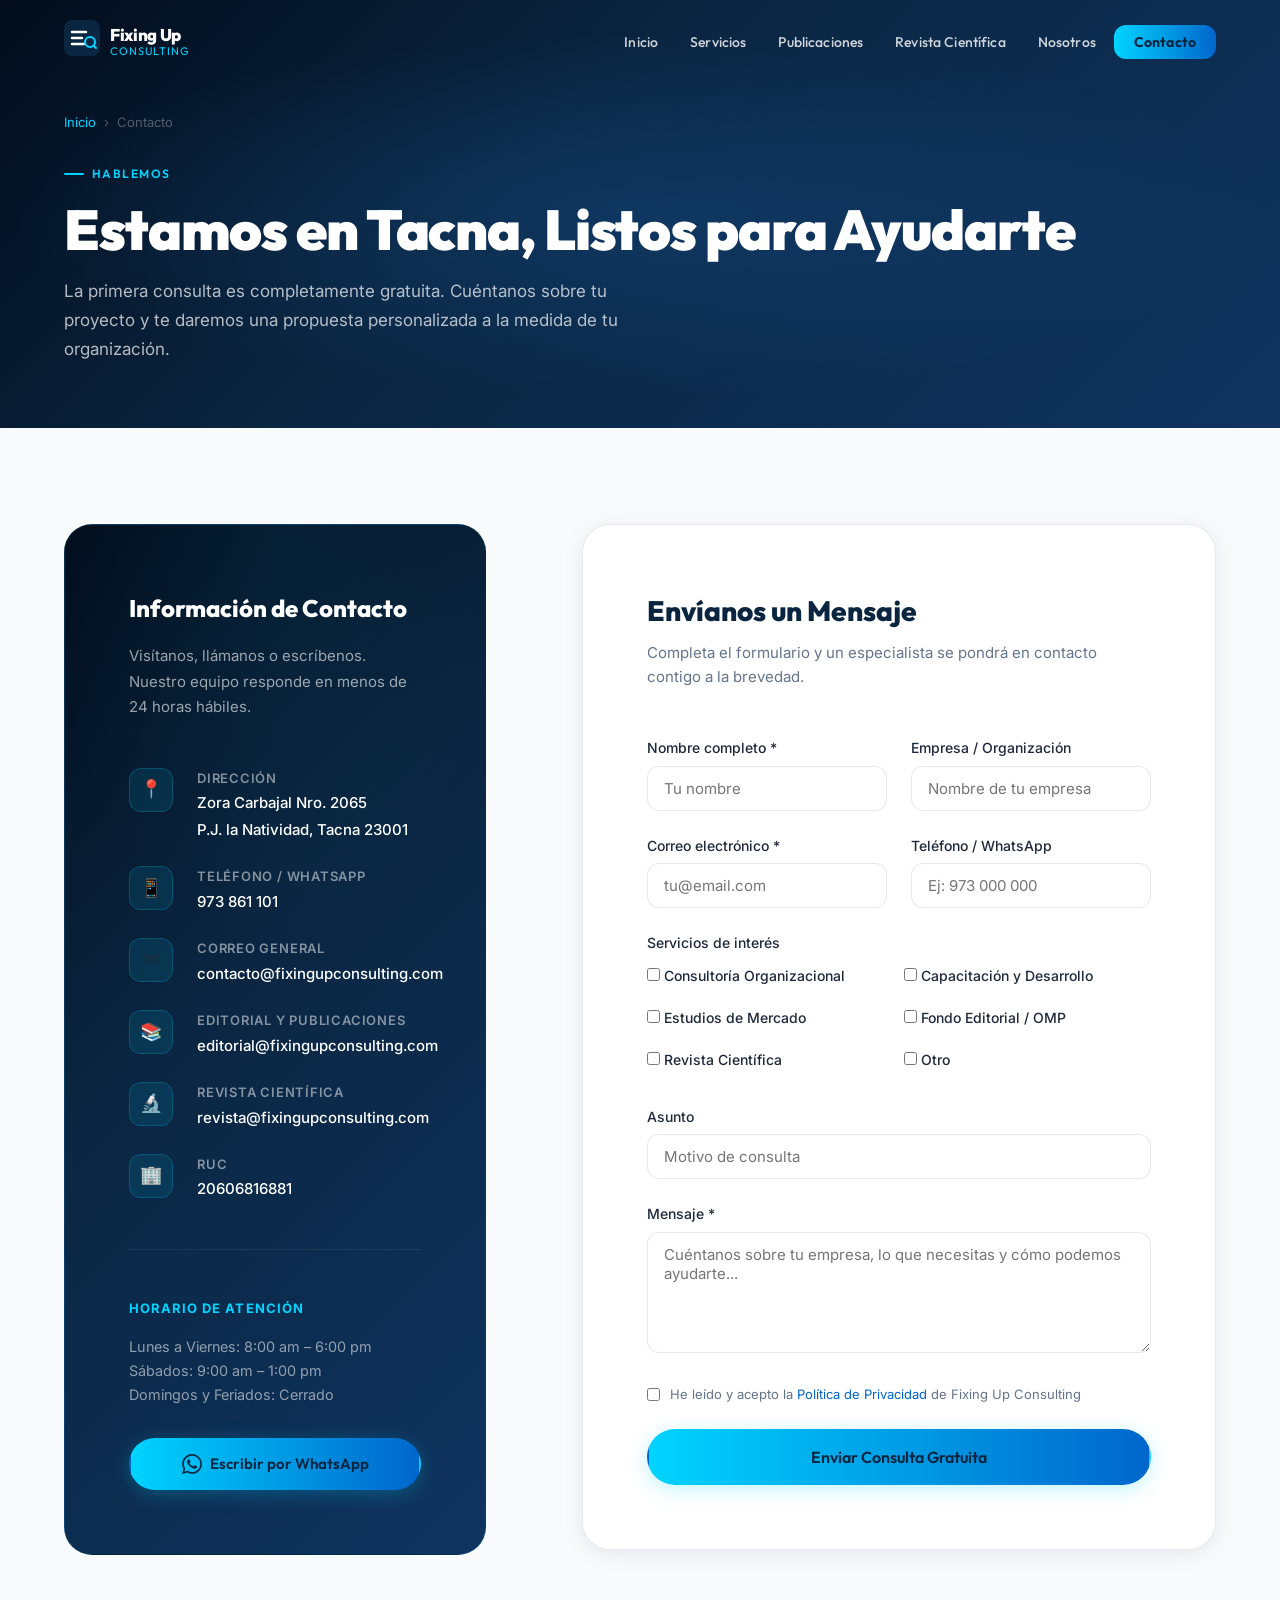
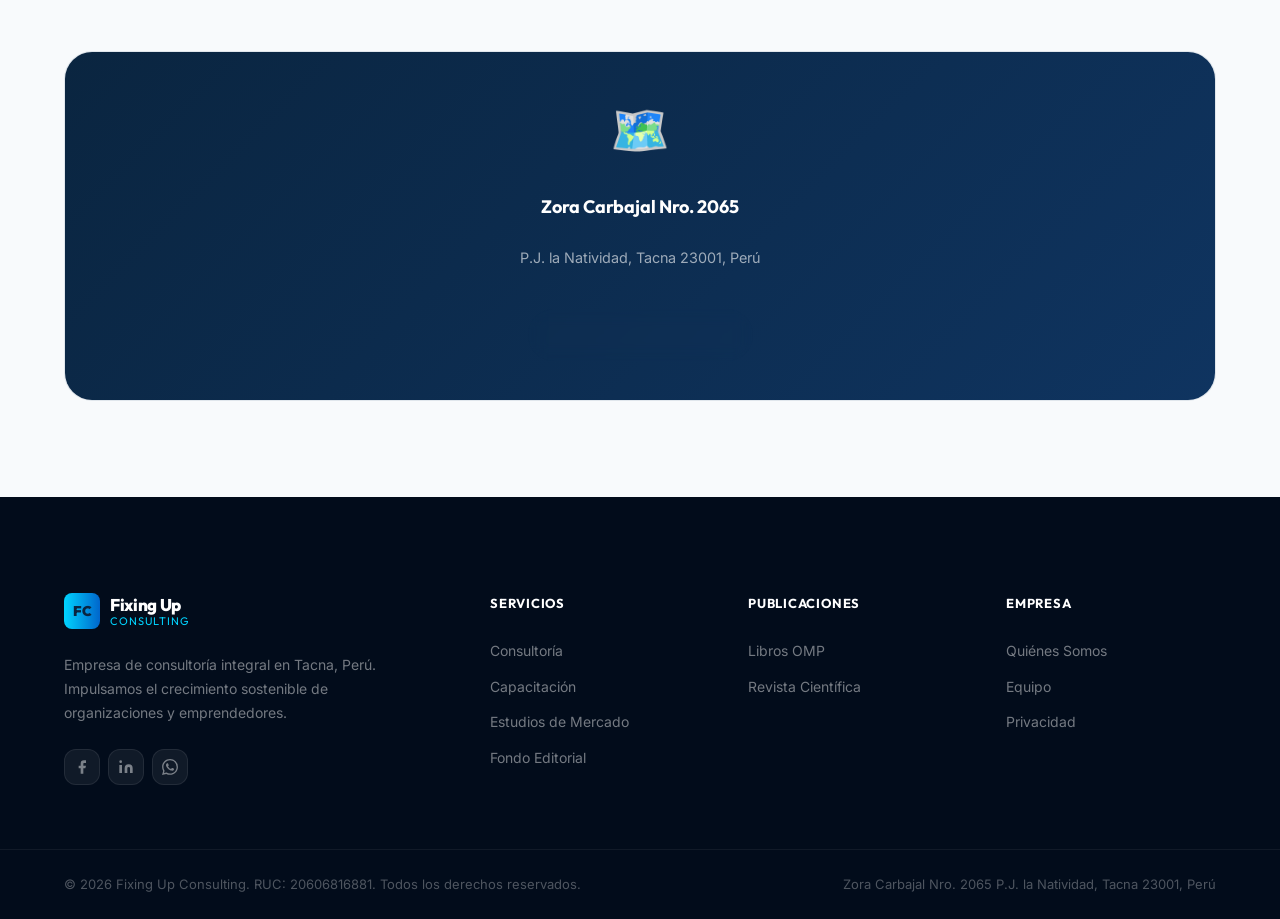
==== contacto.html @ 79822fbd "feat: sitio web corporativo completo - Fixing Up Consulting Tacna - Homepage con hero animado, partí" ====
<!DOCTYPE html>
<html lang="es">
<head>
  <meta charset="UTF-8" />
  <meta name="viewport" content="width=device-width, initial-scale=1.0" />
  <title>Contacto | Fixing Up Consulting — Consultoría Empresarial en Tacna, Perú</title>
  <meta name="description" content="Contacta a Fixing Up Consulting en Tacna, Perú. Teléfono: 973 861 101. Dirección: Zora Carbajal Nro. 2065 P.J. la Natividad. Primera consulta gratuita." />
  <meta name="keywords" content="contacto Fixing Up Consulting, consultoría Tacna teléfono, consultoría empresarial Perú dirección, consulta gratuita Tacna" />
  <link rel="canonical" href="https://fixingupconsulting.com/contacto.html" />
  <meta property="og:title" content="Contacto | Fixing Up Consulting Tacna" />
  <meta property="og:description" content="Contáctanos para tu consultoría. Primera consulta sin costo. Tacna, Perú." />
  <meta property="og:type" content="website" />
  <link rel="preconnect" href="https://fonts.googleapis.com" />
  <link rel="preconnect" href="https://fonts.gstatic.com" crossorigin />
  <link href="https://fonts.googleapis.com/css2?family=Inter:wght@300;400;500;600;700;800;900&family=Outfit:wght@300;400;500;600;700;800;900&display=swap" rel="stylesheet" />
  <link rel="stylesheet" href="css/styles.css" />
  <link rel="stylesheet" href="css/inner-pages.css" />
</head>
<body>

  <nav class="navbar scrolled" id="navbar" role="navigation" aria-label="Navegación principal">
    <div class="nav-container">
      <a href="index.html" class="nav-logo" aria-label="Fixing Up Consulting">
        <div class="logo-icon">
          <svg width="36" height="36" viewBox="0 0 36 36" fill="none"><rect width="36" height="36" rx="8" fill="url(#lg5)"/><path d="M8 12h14M8 18h10M8 24h12" stroke="white" stroke-width="2.5" stroke-linecap="round"/><circle cx="26" cy="22" r="5" fill="none" stroke="#00D4FF" stroke-width="2"/><path d="M29.5 25.5L32 28" stroke="#00D4FF" stroke-width="2" stroke-linecap="round"/><defs><linearGradient id="lg5" x1="0" y1="0" x2="36" y2="36"><stop stop-color="#0a2540"/><stop offset="1" stop-color="#1a5fa8"/></linearGradient></defs></svg>
        </div>
        <div class="logo-text"><span class="logo-name">Fixing Up</span><span class="logo-sub">Consulting</span></div>
      </a>
      <button class="nav-toggle" id="navToggle" aria-label="Menú" aria-expanded="false"><span></span><span></span><span></span></button>
      <ul class="nav-menu" id="navMenu">
        <li><a href="index.html" class="nav-link">Inicio</a></li>
        <li><a href="servicios.html" class="nav-link">Servicios</a></li>
        <li><a href="publicaciones.html" class="nav-link">Publicaciones</a></li>
        <li><a href="revista.html" class="nav-link">Revista Científica</a></li>
        <li><a href="nosotros.html" class="nav-link">Nosotros</a></li>
        <li><a href="contacto.html" class="nav-link nav-cta active" aria-current="page">Contacto</a></li>
      </ul>
    </div>
  </nav>

  <!-- HERO -->
  <header class="inner-hero" aria-labelledby="contactPageTitle">
    <div class="container">
      <nav class="inner-hero-breadcrumb" aria-label="Ruta">
        <a href="index.html">Inicio</a><span>›</span><span>Contacto</span>
      </nav>
      <span class="section-tag">Hablemos</span>
      <h1 id="contactPageTitle">Estamos en Tacna, Listos para Ayudarte</h1>
      <p>La primera consulta es completamente gratuita. Cuéntanos sobre tu proyecto y te daremos una propuesta personalizada a la medida de tu organización.</p>
    </div>
  </header>

  <!-- MAIN CONTACT -->
  <section class="section" id="formulario" aria-labelledby="contactFormTitle">
    <div class="container">
      <div class="contact-page-grid">

        <!-- INFO CARD -->
        <div class="contact-info-card" data-aos="fade-right">
          <h2>Información de Contacto</h2>
          <p>Visítanos, llámanos o escríbenos. Nuestro equipo responde en menos de 24 horas hábiles.</p>

          <div class="contact-info-list">
            <div class="contact-info-item" id="ciAddress">
              <div class="contact-info-item-icon" aria-hidden="true">📍</div>
              <div>
                <strong>Dirección</strong>
                <span>Zora Carbajal Nro. 2065</span>
                <span>P.J. la Natividad, Tacna 23001</span>
              </div>
            </div>
            <div class="contact-info-item" id="ciPhone">
              <div class="contact-info-item-icon" aria-hidden="true">📱</div>
              <div>
                <strong>Teléfono / WhatsApp</strong>
                <a href="tel:+51973861101">973 861 101</a>
              </div>
            </div>
            <div class="contact-info-item" id="ciEmail">
              <div class="contact-info-item-icon" aria-hidden="true">✉️</div>
              <div>
                <strong>Correo General</strong>
                <a href="mailto:contacto@fixingupconsulting.com">contacto@fixingupconsulting.com</a>
              </div>
            </div>
            <div class="contact-info-item" id="ciEmailEditorial">
              <div class="contact-info-item-icon" aria-hidden="true">📚</div>
              <div>
                <strong>Editorial y Publicaciones</strong>
                <a href="mailto:editorial@fixingupconsulting.com">editorial@fixingupconsulting.com</a>
              </div>
            </div>
            <div class="contact-info-item" id="ciEmailRevista">
              <div class="contact-info-item-icon" aria-hidden="true">🔬</div>
              <div>
                <strong>Revista Científica</strong>
                <a href="mailto:revista@fixingupconsulting.com">revista@fixingupconsulting.com</a>
              </div>
            </div>
            <div class="contact-info-item" id="ciRuc">
              <div class="contact-info-item-icon" aria-hidden="true">🏢</div>
              <div>
                <strong>RUC</strong>
                <span>20606816881</span>
              </div>
            </div>
          </div>

          <div class="contact-schedule">
            <h4>Horario de Atención</h4>
            <p>Lunes a Viernes: 8:00 am – 6:00 pm<br>Sábados: 9:00 am – 1:00 pm<br>Domingos y Feriados: Cerrado</p>
          </div>

          <!-- QUICK WHATSAPP CTA -->
          <a href="https://wa.me/51973861101?text=Hola%2C%20me%20interesa%20conocer%20más%20sobre%20sus%20servicios%20de%20consultoría." target="_blank" rel="noopener noreferrer" class="btn btn-primary" style="margin-top:2rem;width:100%;justify-content:center;" id="whatsappBtn">
            <svg width="20" height="20" viewBox="0 0 24 24" fill="currentColor" aria-hidden="true"><path d="M17.472 14.382c-.297-.149-1.758-.867-2.03-.967-.273-.099-.471-.148-.67.15-.197.297-.767.966-.94 1.164-.173.199-.347.223-.644.075-.297-.15-1.255-.463-2.39-1.475-.883-.788-1.48-1.761-1.653-2.059-.173-.297-.018-.458.13-.606.134-.133.298-.347.446-.52.149-.174.198-.298.298-.497.099-.198.05-.371-.025-.52-.075-.149-.669-1.612-.916-2.207-.242-.579-.487-.5-.669-.51-.173-.008-.371-.01-.57-.01-.198 0-.52.074-.792.372-.272.297-1.04 1.016-1.04 2.479 0 1.462 1.065 2.875 1.213 3.074.149.198 2.096 3.2 5.077 4.487.709.306 1.262.489 1.694.625.712.227 1.36.195 1.871.118.571-.085 1.758-.719 2.006-1.413.248-.694.248-1.289.173-1.413-.074-.124-.272-.198-.57-.347m-5.421 7.403h-.004a9.87 9.87 0 01-5.031-1.378l-.361-.214-3.741.982.998-3.648-.235-.374a9.86 9.86 0 01-1.51-5.26c.001-5.45 4.436-9.884 9.888-9.884 2.64 0 5.122 1.03 6.988 2.898a9.825 9.825 0 012.893 6.994c-.003 5.45-4.437 9.884-9.885 9.884m8.413-18.297A11.815 11.815 0 0012.05 0C5.495 0 .16 5.335.157 11.892c0 2.096.547 4.142 1.588 5.945L.057 24l6.305-1.654a11.882 11.882 0 005.683 1.448h.005c6.554 0 11.89-5.335 11.893-11.893a11.821 11.821 0 00-3.48-8.413z"/></svg>
            Escribir por WhatsApp
          </a>
        </div>

        <!-- CONTACT FORM -->
        <div class="contact-form-full" data-aos="fade-left">
          <h2 id="contactFormTitle">Envíanos un Mensaje</h2>
          <p>Completa el formulario y un especialista se pondrá en contacto contigo a la brevedad.</p>

          <form id="mainContactForm" novalidate>
            <div class="form-row">
              <div class="form-group">
                <label for="cfName">Nombre completo *</label>
                <input type="text" id="cfName" name="name" placeholder="Tu nombre" required autocomplete="name" />
              </div>
              <div class="form-group">
                <label for="cfOrg">Empresa / Organización</label>
                <input type="text" id="cfOrg" name="organization" placeholder="Nombre de tu empresa" autocomplete="organization" />
              </div>
            </div>
            <div class="form-row">
              <div class="form-group">
                <label for="cfEmail">Correo electrónico *</label>
                <input type="email" id="cfEmail" name="email" placeholder="tu@email.com" required autocomplete="email" />
              </div>
              <div class="form-group">
                <label for="cfPhone">Teléfono / WhatsApp</label>
                <input type="tel" id="cfPhone" name="phone" placeholder="Ej: 973 000 000" autocomplete="tel" />
              </div>
            </div>
            <div class="contact-form-services">
              <label>Servicios de interés</label>
              <div class="service-checkboxes">
                <label class="service-check"><input type="checkbox" name="services" value="consultoria" /> Consultoría Organizacional</label>
                <label class="service-check"><input type="checkbox" name="services" value="capacitacion" /> Capacitación y Desarrollo</label>
                <label class="service-check"><input type="checkbox" name="services" value="mercado" /> Estudios de Mercado</label>
                <label class="service-check"><input type="checkbox" name="services" value="editorial" /> Fondo Editorial / OMP</label>
                <label class="service-check"><input type="checkbox" name="services" value="revista" /> Revista Científica</label>
                <label class="service-check"><input type="checkbox" name="services" value="otro" /> Otro</label>
              </div>
            </div>
            <div class="form-group">
              <label for="cfSubject">Asunto</label>
              <input type="text" id="cfSubject" name="subject" placeholder="Motivo de consulta" />
            </div>
            <div class="form-group">
              <label for="cfMessage">Mensaje *</label>
              <textarea id="cfMessage" name="message" rows="5" placeholder="Cuéntanos sobre tu empresa, lo que necesitas y cómo podemos ayudarte..." required></textarea>
            </div>
            <div class="form-check" style="margin-bottom:1.5rem;">
              <input type="checkbox" id="cfPrivacy" name="privacy" required />
              <label for="cfPrivacy">He leído y acepto la <a href="privacidad.html" target="_blank">Política de Privacidad</a> de Fixing Up Consulting</label>
            </div>
            <button type="submit" class="btn btn-primary btn-full" id="mainContactSubmit" style="font-size:1rem;padding:1rem;">
              Enviar Consulta Gratuita
            </button>
          </form>
        </div>

      </div>

      <!-- MAP -->
      <div class="contact-map" data-aos="fade-up" aria-label="Mapa de ubicación de Fixing Up Consulting en Tacna">
        <div class="map-placeholder" role="img" aria-label="Mapa de la ubicación de Fixing Up Consulting">
          <div class="map-placeholder-icon" aria-hidden="true">🗺️</div>
          <h3>Zora Carbajal Nro. 2065</h3>
          <p>P.J. la Natividad, Tacna 23001, Perú</p>
          <a href="https://maps.google.com/?q=Tacna+Peru+Zora+Carbajal+2065" target="_blank" rel="noopener noreferrer" class="btn btn-outline" id="openMapsBtn" style="margin-top:1rem;border-color:rgba(255,255,255,0.3);color:white;">
            Abrir en Google Maps →
          </a>
        </div>
      </div>
    </div>
  </section>

  <!-- FOOTER -->
  <footer class="footer" role="contentinfo">
    <div class="footer-main"><div class="container"><div class="footer-grid">
      <div class="footer-brand">
        <a href="index.html" class="footer-logo"><div class="logo-icon-sm">FC</div><div class="logo-text"><span class="logo-name">Fixing Up</span><span class="logo-sub">Consulting</span></div></a>
        <p>Empresa de consultoría integral en Tacna, Perú. Impulsamos el crecimiento sostenible de organizaciones y emprendedores.</p>
        <div class="footer-social" aria-label="Redes sociales">
          <a href="#" class="social-link" aria-label="Facebook"><svg viewBox="0 0 24 24" fill="currentColor"><path d="M18 2h-3a5 5 0 00-5 5v3H7v4h3v8h4v-8h3l1-4h-4V7a1 1 0 011-1h3z"/></svg></a>
          <a href="#" class="social-link" aria-label="LinkedIn"><svg viewBox="0 0 24 24" fill="currentColor"><path d="M16 8a6 6 0 016 6v7h-4v-7a2 2 0 00-2-2 2 2 0 00-2 2v7h-4v-7a6 6 0 016-6zM2 9h4v12H2z"/><circle cx="4" cy="4" r="2"/></svg></a>
          <a href="https://wa.me/51973861101" class="social-link" aria-label="WhatsApp"><svg viewBox="0 0 24 24" fill="currentColor"><path d="M17.472 14.382c-.297-.149-1.758-.867-2.03-.967-.273-.099-.471-.148-.67.15-.197.297-.767.966-.94 1.164-.173.199-.347.223-.644.075-.297-.15-1.255-.463-2.39-1.475-.883-.788-1.48-1.761-1.653-2.059-.173-.297-.018-.458.13-.606.134-.133.298-.347.446-.52.149-.174.198-.298.298-.497.099-.198.05-.371-.025-.52-.075-.149-.669-1.612-.916-2.207-.242-.579-.487-.5-.669-.51-.173-.008-.371-.01-.57-.01-.198 0-.52.074-.792.372-.272.297-1.04 1.016-1.04 2.479 0 1.462 1.065 2.875 1.213 3.074.149.198 2.096 3.2 5.077 4.487.709.306 1.262.489 1.694.625.712.227 1.36.195 1.871.118.571-.085 1.758-.719 2.006-1.413.248-.694.248-1.289.173-1.413-.074-.124-.272-.198-.57-.347m-5.421 7.403h-.004a9.87 9.87 0 01-5.031-1.378l-.361-.214-3.741.982.998-3.648-.235-.374a9.86 9.86 0 01-1.51-5.26c.001-5.45 4.436-9.884 9.888-9.884 2.64 0 5.122 1.03 6.988 2.898a9.825 9.825 0 012.893 6.994c-.003 5.45-4.437 9.884-9.885 9.884m8.413-18.297A11.815 11.815 0 0012.05 0C5.495 0 .16 5.335.157 11.892c0 2.096.547 4.142 1.588 5.945L.057 24l6.305-1.654a11.882 11.882 0 005.683 1.448h.005c6.554 0 11.89-5.335 11.893-11.893a11.821 11.821 0 00-3.48-8.413z"/></svg></a>
        </div>
      </div>
      <div class="footer-nav-col"><h4>Servicios</h4><ul>
        <li><a href="servicios.html">Consultoría</a></li>
        <li><a href="servicios.html#capacitacion">Capacitación</a></li>
        <li><a href="servicios.html#mercado">Estudios de Mercado</a></li>
        <li><a href="servicios.html#editorial">Fondo Editorial</a></li>
      </ul></div>
      <div class="footer-nav-col"><h4>Publicaciones</h4><ul>
        <li><a href="publicaciones.html">Libros OMP</a></li>
        <li><a href="revista.html">Revista Científica</a></li>
      </ul></div>
      <div class="footer-nav-col"><h4>Empresa</h4><ul>
        <li><a href="nosotros.html">Quiénes Somos</a></li>
        <li><a href="nosotros.html#equipo">Equipo</a></li>
        <li><a href="privacidad.html">Privacidad</a></li>
      </ul></div>
    </div></div></div>
    <div class="footer-bottom"><div class="container">
      <p>© <span id="footerYear">2025</span> Fixing Up Consulting. RUC: 20606816881. Todos los derechos reservados.</p>
      <p>Zora Carbajal Nro. 2065 P.J. la Natividad, Tacna 23001, Perú</p>
    </div></div>
  </footer>

  <script src="js/main.js"></script>
  <script>
  document.addEventListener('DOMContentLoaded', () => {
    const form = document.getElementById('mainContactForm');
    if (form) {
      form.addEventListener('submit', e => {
        e.preventDefault();
        const btn = form.querySelector('[type=submit]');
        const required = form.querySelectorAll('[required]');
        let valid = true;
        required.forEach(f => {
          if (!f.value.trim() && f.type !== 'checkbox') { f.style.borderColor='#ef4444'; valid=false; f.addEventListener('input', () => f.style.borderColor='', {once:true}); }
          if (f.type === 'checkbox' && !f.checked) { valid=false; }
        });
        if (!valid) return;
        btn.textContent = 'Enviando...';
        btn.disabled = true;
        setTimeout(() => {
          btn.textContent = '✓ ¡Mensaje enviado! Te contactaremos pronto.';
          btn.style.background = 'linear-gradient(90deg,#10b981,#059669)';
          form.reset();
          setTimeout(() => { btn.textContent = 'Enviar Consulta Gratuita'; btn.disabled=false; btn.style.background=''; }, 5000);
        }, 1500);
      });
    }
  });
  </script>
</body>
</html>
---- css/styles.css ----
/* ================================================
   FIXING UP CONSULTING — Main Styles
   Author: Antigravity IDE
   Version: 2.0
   ================================================ */

/* ===== CSS CUSTOM PROPERTIES ===== */
:root {
  /* Brand Colors */
  --c-navy: #0a2540;
  --c-navy-light: #0f3460;
  --c-navy-mid: #1a5fa8;
  --c-blue: #0066cc;
  --c-cyan: #00d4ff;
  --c-cyan-glow: rgba(0, 212, 255, 0.15);
  --c-purple: #7c3aed;
  --c-amber: #f59e0b;
  --c-emerald: #10b981;

  /* Neutrals */
  --c-white: #ffffff;
  --c-white-soft: rgba(255,255,255,0.9);
  --c-text: #1e293b;
  --c-text-muted: #64748b;
  --c-text-light: #94a3b8;
  --c-bg: #f8fafc;
  --c-bg-card: #ffffff;
  --c-border: rgba(15, 52, 96, 0.1);

  /* Gradients */
  --g-brand: linear-gradient(135deg, var(--c-navy) 0%, var(--c-navy-mid) 100%);
  --g-hero: linear-gradient(135deg, #020c1b 0%, #0a2540 40%, #0f3460 100%);
  --g-accent: linear-gradient(90deg, var(--c-cyan) 0%, var(--c-blue) 100%);
  --g-card: linear-gradient(145deg, rgba(255,255,255,0.9) 0%, rgba(255,255,255,0.6) 100%);

  /* Shadows */
  --shadow-sm: 0 1px 3px rgba(0,0,0,0.06), 0 1px 2px rgba(0,0,0,0.04);
  --shadow-md: 0 4px 20px rgba(10, 37, 64, 0.08);
  --shadow-lg: 0 10px 40px rgba(10, 37, 64, 0.12);
  --shadow-xl: 0 20px 60px rgba(10, 37, 64, 0.16);
  --shadow-glow: 0 0 40px rgba(0, 212, 255, 0.12);

  /* Spacing */
  --space-xs: 0.5rem;
  --space-sm: 1rem;
  --space-md: 1.5rem;
  --space-lg: 2rem;
  --space-xl: 3rem;
  --space-2xl: 4rem;
  --space-3xl: 6rem;

  /* Border Radius */
  --radius-sm: 6px;
  --radius-md: 12px;
  --radius-lg: 20px;
  --radius-xl: 28px;
  --radius-pill: 100px;

  /* Transitions */
  --t-fast: 150ms ease;
  --t-normal: 250ms ease;
  --t-slow: 400ms cubic-bezier(0.4, 0, 0.2, 1);

  /* Typography */
  --font-body: 'Inter', system-ui, sans-serif;
  --font-display: 'Outfit', 'Inter', system-ui, sans-serif;
}

/* ===== RESET & BASE ===== */
*,
*::before,
*::after {
  margin: 0;
  padding: 0;
  box-sizing: border-box;
}

html {
  scroll-behavior: smooth;
  font-size: 16px;
  -webkit-text-size-adjust: 100%;
}

body {
  font-family: var(--font-body);
  color: var(--c-text);
  background: var(--c-bg);
  line-height: 1.6;
  overflow-x: hidden;
  -webkit-font-smoothing: antialiased;
}

img, video {
  display: block;
  max-width: 100%;
  height: auto;
}

a {
  color: inherit;
  text-decoration: none;
  transition: color var(--t-normal);
}

ul { list-style: none; }

button {
  cursor: pointer;
  border: none;
  background: transparent;
  font-family: inherit;
}

/* ===== SCROLLBAR ===== */
::-webkit-scrollbar { width: 6px; }
::-webkit-scrollbar-track { background: var(--c-navy); }
::-webkit-scrollbar-thumb { background: var(--c-cyan); border-radius: 3px; }

/* ===== UTILITIES ===== */
.container {
  width: 100%;
  max-width: 1200px;
  margin: 0 auto;
  padding: 0 var(--space-md);
}

.section {
  padding: var(--space-3xl) 0;
  position: relative;
}

.highlight-gradient {
  background: var(--g-accent);
  -webkit-background-clip: text;
  -webkit-text-fill-color: transparent;
  background-clip: text;
}

.section-tag {
  display: inline-flex;
  align-items: center;
  gap: 8px;
  font-family: var(--font-display);
  font-size: 0.75rem;
  font-weight: 600;
  letter-spacing: 0.12em;
  text-transform: uppercase;
  color: var(--c-cyan);
  margin-bottom: var(--space-sm);
}

.section-tag::before {
  content: '';
  display: inline-block;
  width: 20px;
  height: 2px;
  background: var(--c-cyan);
  border-radius: 1px;
}

.section-tag.light { color: var(--c-cyan); }

.section-title {
  font-family: var(--font-display);
  font-size: clamp(2rem, 4vw, 2.75rem);
  font-weight: 800;
  line-height: 1.15;
  color: var(--c-navy);
  margin-bottom: var(--space-md);
}

.section-title.light { color: var(--c-white); }

.section-desc {
  font-size: 1.0625rem;
  color: var(--c-text-muted);
  max-width: 640px;
  line-height: 1.7;
}

.section-desc.light {
  color: rgba(255,255,255,0.75);
}

.section-header {
  text-align: center;
  margin-bottom: var(--space-2xl);
}

.section-header .section-desc {
  margin: 0 auto;
}

.section-header .section-tag {
  justify-content: center;
}

/* ===== BUTTONS ===== */
.btn {
  display: inline-flex;
  align-items: center;
  gap: 8px;
  padding: 0.75rem 1.75rem;
  border-radius: var(--radius-pill);
  font-family: var(--font-display);
  font-weight: 600;
  font-size: 0.9375rem;
  transition: all var(--t-slow);
  cursor: pointer;
  border: 2px solid transparent;
  white-space: nowrap;
}

.btn-primary {
  background: var(--g-accent);
  color: var(--c-navy);
  box-shadow: 0 4px 20px rgba(0, 212, 255, 0.25);
}

.btn-primary:hover {
  transform: translateY(-2px);
  box-shadow: 0 8px 30px rgba(0, 212, 255, 0.4);
}

.btn-outline {
  border-color: rgba(255,255,255,0.3);
  color: var(--c-white);
  backdrop-filter: blur(8px);
}

.btn-outline:hover {
  border-color: var(--c-cyan);
  background: var(--c-cyan-glow);
  color: var(--c-cyan);
}

.btn-outline-light {
  border-color: rgba(255,255,255,0.4);
  color: var(--c-white);
  padding: 0.625rem 1.5rem;
  font-size: 0.875rem;
}

.btn-outline-light:hover {
  background: rgba(255,255,255,0.1);
  border-color: var(--c-white);
}

.btn-ghost {
  border-color: rgba(255,255,255,0.2);
  color: var(--c-white-soft);
  background: rgba(255,255,255,0.05);
}

.btn-ghost:hover {
  background: rgba(255,255,255,0.12);
  border-color: rgba(255,255,255,0.4);
}

.btn-full { width: 100%; justify-content: center; }

/* ===== NAVBAR ===== */
.navbar {
  position: fixed;
  top: 0;
  left: 0;
  right: 0;
  z-index: 1000;
  padding: 1.25rem 0;
  transition: all var(--t-slow);
}

.navbar.scrolled {
  background: rgba(10, 37, 64, 0.95);
  backdrop-filter: blur(20px);
  -webkit-backdrop-filter: blur(20px);
  padding: 0.875rem 0;
  box-shadow: 0 4px 30px rgba(0,0,0,0.3);
  border-bottom: 1px solid rgba(0, 212, 255, 0.1);
}

.nav-container {
  max-width: 1200px;
  margin: 0 auto;
  padding: 0 var(--space-md);
  display: flex;
  align-items: center;
  gap: var(--space-lg);
}

.nav-logo {
  display: flex;
  align-items: center;
  gap: 10px;
  flex-shrink: 0;
}

.logo-icon {
  flex-shrink: 0;
}

.logo-text {
  display: flex;
  flex-direction: column;
  line-height: 1.1;
}

.logo-name {
  font-family: var(--font-display);
  font-weight: 800;
  font-size: 1.0625rem;
  color: var(--c-white);
  letter-spacing: -0.02em;
}

.logo-sub {
  font-family: var(--font-display);
  font-weight: 400;
  font-size: 0.6875rem;
  color: var(--c-cyan);
  letter-spacing: 0.08em;
  text-transform: uppercase;
}

.nav-menu {
  display: flex;
  align-items: center;
  gap: 0.25rem;
  margin-left: auto;
}

.nav-link {
  font-family: var(--font-display);
  font-weight: 500;
  font-size: 0.875rem;
  color: rgba(255,255,255,0.8);
  padding: 0.5rem 0.875rem;
  border-radius: var(--radius-md);
  transition: all var(--t-normal);
  letter-spacing: 0.01em;
}

.nav-link:hover,
.nav-link.active {
  color: var(--c-white);
  background: rgba(0, 212, 255, 0.08);
}

.nav-link.active {
  color: var(--c-cyan);
}

.nav-link.nav-cta {
  background: var(--g-accent);
  color: var(--c-navy);
  font-weight: 700;
  padding: 0.5rem 1.25rem;
}

.nav-link.nav-cta:hover {
  transform: translateY(-1px);
  box-shadow: 0 4px 16px rgba(0, 212, 255, 0.3);
}

.nav-toggle {
  display: none;
  flex-direction: column;
  gap: 5px;
  padding: 8px;
  margin-left: auto;
}

.nav-toggle span {
  display: block;
  width: 22px;
  height: 2px;
  background: var(--c-white);
  border-radius: 1px;
  transition: all var(--t-normal);
}

/* ===== HERO ===== */
.hero {
  min-height: 100vh;
  display: flex;
  align-items: center;
  position: relative;
  background: var(--g-hero);
  overflow: hidden;
}

.hero-bg {
  position: absolute;
  inset: 0;
  pointer-events: none;
}

.hero-gradient {
  position: absolute;
  inset: 0;
  background: radial-gradient(ellipse 80% 60% at 60% 40%, rgba(26, 95, 168, 0.3) 0%, transparent 70%),
              radial-gradient(ellipse 50% 40% at 20% 80%, rgba(0, 212, 255, 0.08) 0%, transparent 60%);
}

.hero-particles {
  position: absolute;
  inset: 0;
}

.hero-content {
  position: relative;
  z-index: 2;
  padding: 8rem 1.5rem 4rem;
  max-width: 760px;
}

.hero-badge {
  display: inline-flex;
  align-items: center;
  gap: 8px;
  background: rgba(0, 212, 255, 0.1);
  border: 1px solid rgba(0, 212, 255, 0.2);
  color: var(--c-cyan);
  font-size: 0.8125rem;
  font-weight: 600;
  padding: 6px 14px;
  border-radius: var(--radius-pill);
  margin-bottom: var(--space-md);
  letter-spacing: 0.03em;
  animation: fadeDown 0.6s ease both;
}

.badge-dot {
  width: 6px;
  height: 6px;
  border-radius: 50%;
  background: var(--c-cyan);
  animation: pulse 2s infinite;
  flex-shrink: 0;
}

@keyframes pulse {
  0%, 100% { opacity: 1; transform: scale(1); }
  50% { opacity: 0.5; transform: scale(1.4); }
}

@keyframes fadeDown {
  from { opacity: 0; transform: translateY(-16px); }
  to { opacity: 1; transform: translateY(0); }
}

@keyframes fadeUp {
  from { opacity: 0; transform: translateY(24px); }
  to { opacity: 1; transform: translateY(0); }
}

.hero-title {
  font-family: var(--font-display);
  font-size: clamp(2.5rem, 6vw, 4rem);
  font-weight: 900;
  line-height: 1.08;
  color: var(--c-white);
  margin-bottom: var(--space-md);
  letter-spacing: -0.02em;
  animation: fadeUp 0.6s 0.1s ease both;
}

.hero-subtitle {
  font-size: clamp(1rem, 2vw, 1.125rem);
  color: rgba(255,255,255,0.72);
  max-width: 580px;
  line-height: 1.7;
  margin-bottom: var(--space-xl);
  animation: fadeUp 0.6s 0.2s ease both;
}

.hero-actions {
  display: flex;
  flex-wrap: wrap;
  gap: var(--space-sm);
  margin-bottom: var(--space-2xl);
  animation: fadeUp 0.6s 0.3s ease both;
}

.hero-stats {
  display: flex;
  flex-wrap: wrap;
  gap: var(--space-lg);
  align-items: center;
  animation: fadeUp 0.6s 0.4s ease both;
}

.hero-stat {
  display: flex;
  flex-direction: column;
}

.stat-number {
  font-family: var(--font-display);
  font-size: 2.25rem;
  font-weight: 900;
  color: var(--c-white);
  line-height: 1;
  letter-spacing: -0.03em;
}

.stat-plus {
  font-size: 1.25rem;
  font-weight: 700;
  color: var(--c-cyan);
}

.stat-label {
  font-size: 0.8125rem;
  color: rgba(255,255,255,0.55);
  margin-top: 4px;
  letter-spacing: 0.02em;
}

.hero-stat-divider {
  width: 1px;
  height: 40px;
  background: rgba(255,255,255,0.15);
}

.hero-scroll {
  position: absolute;
  bottom: 2.5rem;
  left: 50%;
  transform: translateX(-50%);
  z-index: 2;
}

.scroll-indicator {
  width: 26px;
  height: 42px;
  border: 2px solid rgba(255,255,255,0.2);
  border-radius: 13px;
  position: relative;
}

.scroll-indicator::after {
  content: '';
  position: absolute;
  top: 6px;
  left: 50%;
  transform: translateX(-50%);
  width: 4px;
  height: 10px;
  background: var(--c-cyan);
  border-radius: 2px;
  animation: scrollBob 2s infinite;
}

@keyframes scrollBob {
  0%, 100% { transform: translateX(-50%) translateY(0); opacity: 1; }
  50% { transform: translateX(-50%) translateY(10px); opacity: 0.4; }
}

/* ===== SERVICES OVERVIEW ===== */
.services-overview {
  background: var(--c-bg);
}

.services-grid {
  display: grid;
  grid-template-columns: repeat(auto-fit, minmax(260px, 1fr));
  gap: var(--space-md);
}

.service-card {
  background: var(--c-bg-card);
  border-radius: var(--radius-lg);
  padding: var(--space-xl);
  border: 1px solid var(--c-border);
  transition: all var(--t-slow);
  position: relative;
  overflow: hidden;
}

.service-card::before {
  content: '';
  position: absolute;
  top: 0;
  left: 0;
  right: 0;
  height: 3px;
  background: var(--g-accent);
  transform: scaleX(0);
  transform-origin: left;
  transition: transform var(--t-slow);
}

.service-card:hover {
  transform: translateY(-6px);
  box-shadow: var(--shadow-xl);
  border-color: rgba(0, 212, 255, 0.15);
}

.service-card:hover::before {
  transform: scaleX(1);
}

.service-card.featured {
  background: linear-gradient(145deg, #0a2540, #0f3460);
  border-color: rgba(0, 212, 255, 0.2);
  color: var(--c-white);
}

.service-card.featured:hover {
  box-shadow: 0 20px 60px rgba(10, 37, 64, 0.3), 0 0 40px rgba(0, 212, 255, 0.1);
}

.service-badge-featured {
  position: absolute;
  top: 1rem;
  right: 1rem;
  background: var(--c-amber);
  color: var(--c-navy);
  font-size: 0.6875rem;
  font-weight: 700;
  padding: 3px 10px;
  border-radius: var(--radius-pill);
  text-transform: uppercase;
  letter-spacing: 0.06em;
}

.service-icon {
  width: 52px;
  height: 52px;
  margin-bottom: var(--space-md);
}

.service-icon svg {
  width: 100%;
  height: 100%;
}

.service-title {
  font-family: var(--font-display);
  font-size: 1.125rem;
  font-weight: 700;
  color: inherit;
  margin-bottom: var(--space-xs);
  line-height: 1.3;
}

.service-card:not(.featured) .service-title { color: var(--c-navy); }

.service-desc {
  font-size: 0.9375rem;
  line-height: 1.65;
  color: var(--c-text-muted);
  margin-bottom: var(--space-md);
}

.service-card.featured .service-desc { color: rgba(255,255,255,0.7); }

.service-link {
  font-size: 0.875rem;
  font-weight: 600;
  color: var(--c-cyan);
  display: inline-flex;
  align-items: center;
  gap: 4px;
  transition: gap var(--t-normal);
}

.service-link:hover { gap: 8px; }

/* ===== VISION MISSION ===== */
.vision-mission {
  background: var(--c-white);
}

.vm-bg-shape {
  position: absolute;
  right: 0;
  top: 0;
  bottom: 0;
  width: 45%;
  background: linear-gradient(135deg, #f0f7ff 0%, #e8f4fd 100%);
  clip-path: polygon(10% 0, 100% 0, 100% 100%, 0 100%);
}

.vm-grid {
  display: grid;
  grid-template-columns: 1fr 1fr;
  gap: var(--space-3xl);
  align-items: center;
  position: relative;
  z-index: 2;
}

.vm-image-wrapper {
  position: relative;
  border-radius: var(--radius-xl);
  overflow: hidden;
  box-shadow: var(--shadow-xl);
}

.vm-image-wrapper img {
  width: 100%;
  height: 480px;
  object-fit: cover;
}

.vm-image-badge {
  position: absolute;
  bottom: 1.5rem;
  left: 1.5rem;
  right: 1.5rem;
  background: rgba(10, 37, 64, 0.85);
  backdrop-filter: blur(12px);
  border: 1px solid rgba(0, 212, 255, 0.2);
  border-radius: var(--radius-md);
  padding: 1rem 1.25rem;
  display: flex;
  align-items: center;
  gap: 1rem;
  color: var(--c-white);
}

.vm-image-badge > div {
  display: flex;
  flex-direction: column;
}

.vm-image-badge strong {
  font-family: var(--font-display);
  font-size: 1rem;
  font-weight: 700;
}

.vm-image-badge span {
  font-size: 0.8125rem;
  color: rgba(255,255,255,0.65);
}

.vm-intro {
  font-size: 1.0625rem;
  color: var(--c-text-muted);
  line-height: 1.7;
  margin-bottom: var(--space-xl);
}

.vm-cards {
  display: flex;
  flex-direction: column;
  gap: var(--space-md);
}

.vm-card {
  display: flex;
  gap: var(--space-md);
  background: var(--c-bg);
  padding: var(--space-md);
  border-radius: var(--radius-md);
  border: 1px solid var(--c-border);
  transition: all var(--t-normal);
}

.vm-card:hover {
  border-color: rgba(0, 212, 255, 0.2);
  box-shadow: var(--shadow-md);
}

.vm-card-icon {
  width: 40px;
  height: 40px;
  flex-shrink: 0;
  color: var(--c-cyan);
  background: var(--c-cyan-glow);
  border-radius: var(--radius-sm);
  padding: 8px;
}

.vm-card h3 {
  font-family: var(--font-display);
  font-size: 0.9375rem;
  font-weight: 700;
  color: var(--c-navy);
  margin-bottom: 6px;
}

.vm-card p {
  font-size: 0.875rem;
  color: var(--c-text-muted);
  line-height: 1.65;
}

/* ===== VALUES ===== */
.values-section {
  background: var(--c-bg);
}

.values-grid {
  display: grid;
  grid-template-columns: repeat(auto-fit, minmax(220px, 1fr));
  gap: var(--space-md);
}

.value-item {
  padding: var(--space-xl) var(--space-lg);
  background: var(--c-white);
  border-radius: var(--radius-lg);
  border: 1px solid var(--c-border);
  transition: all var(--t-slow);
  position: relative;
  overflow: hidden;
}

.value-item::after {
  content: '';
  position: absolute;
  bottom: 0;
  left: 0;
  right: 0;
  height: 3px;
  background: var(--g-accent);
  transform: scaleX(0);
  transform-origin: left;
  transition: transform var(--t-slow);
}

.value-item:hover {
  transform: translateY(-4px);
  box-shadow: var(--shadow-lg);
}

.value-item:hover::after { transform: scaleX(1); }

.value-number {
  font-family: var(--font-display);
  font-size: 3rem;
  font-weight: 900;
  color: var(--c-cyan);
  opacity: 0.25;
  line-height: 1;
  margin-bottom: var(--space-sm);
}

.value-item h3 {
  font-family: var(--font-display);
  font-size: 1.125rem;
  font-weight: 700;
  color: var(--c-navy);
  margin-bottom: var(--space-xs);
}

.value-item p {
  font-size: 0.9rem;
  color: var(--c-text-muted);
  line-height: 1.65;
}

/* ===== PUBLICATIONS PREVIEW ===== */
.publications-preview {
  background: var(--g-hero);
  position: relative;
  overflow: hidden;
}

.pub-bg-overlay {
  position: absolute;
  inset: 0;
  background: radial-gradient(ellipse 70% 50% at 80% 50%, rgba(124, 58, 237, 0.15) 0%, transparent 70%),
              radial-gradient(ellipse 50% 60% at 10% 30%, rgba(0, 212, 255, 0.08) 0%, transparent 60%);
}

.pub-header {
  display: flex;
  align-items: flex-start;
  justify-content: space-between;
  gap: var(--space-xl);
  margin-bottom: var(--space-2xl);
  position: relative;
  z-index: 2;
}

.books-grid {
  display: grid;
  grid-template-columns: repeat(auto-fit, minmax(240px, 1fr));
  gap: var(--space-xl);
  position: relative;
  z-index: 2;
}

.book-card {
  display: flex;
  flex-direction: column;
  gap: var(--space-sm);
  cursor: pointer;
  transition: transform var(--t-slow);
}

.book-card:hover { transform: translateY(-8px); }

.book-cover {
  position: relative;
  height: 340px;
  border-radius: var(--radius-md);
  overflow: visible;
  display: flex;
  filter: drop-shadow(0 16px 40px rgba(0,0,0,0.4));
  transition: filter var(--t-slow);
}

.book-card:hover .book-cover {
  filter: drop-shadow(0 24px 60px rgba(0,0,0,0.5));
}

.book-spine {
  width: 24px;
  flex-shrink: 0;
  background: color-mix(in srgb, var(--book-color) 70%, black 30%);
  border-radius: var(--radius-sm) 0 0 var(--radius-sm);
}

.book-front {
  flex: 1;
  background: var(--book-color);
  border-radius: 0 var(--radius-md) var(--radius-md) 0;
  padding: var(--space-lg) var(--space-md);
  display: flex;
  flex-direction: column;
  position: relative;
  overflow: hidden;
}

.book-front::before {
  content: '';
  position: absolute;
  top: 0;
  left: 0;
  right: 0;
  bottom: 0;
  background: linear-gradient(135deg, rgba(255,255,255,0.08) 0%, transparent 60%);
}

.book-category {
  font-size: 0.6875rem;
  font-weight: 700;
  letter-spacing: 0.1em;
  text-transform: uppercase;
  color: rgba(255,255,255,0.6);
  margin-bottom: auto;
}

.book-icon {
  font-size: 2.5rem;
  margin: auto 0;
}

.book-front h4 {
  font-family: var(--font-display);
  font-size: 1rem;
  font-weight: 700;
  color: var(--c-white);
  line-height: 1.35;
  margin-bottom: var(--space-sm);
  position: relative;
}

.book-author {
  font-size: 0.75rem;
  color: rgba(255,255,255,0.55);
  position: relative;
}

.book-info {
  display: flex;
  gap: 8px;
  flex-wrap: wrap;
}

.book-tag {
  font-size: 0.75rem;
  font-weight: 600;
  color: rgba(255,255,255,0.6);
  background: rgba(255,255,255,0.08);
  border: 1px solid rgba(255,255,255,0.12);
  padding: 4px 10px;
  border-radius: var(--radius-pill);
}

/* ===== CTA SECTION ===== */
.cta-section {
  background: var(--c-bg);
}

.cta-card {
  background: var(--g-hero);
  border-radius: var(--radius-xl);
  padding: var(--space-3xl);
  display: flex;
  align-items: center;
  justify-content: space-between;
  gap: var(--space-xl);
  border: 1px solid rgba(0, 212, 255, 0.1);
  box-shadow: var(--shadow-xl), inset 0 0 100px rgba(0, 212, 255, 0.03);
  overflow: hidden;
  position: relative;
}

.cta-content {
  position: relative;
  z-index: 2;
  max-width: 550px;
}

.cta-content h2 {
  font-family: var(--font-display);
  font-size: clamp(1.75rem, 3vw, 2.5rem);
  font-weight: 800;
  color: var(--c-white);
  margin-bottom: var(--space-sm);
  letter-spacing: -0.02em;
  line-height: 1.2;
}

.cta-content p {
  font-size: 1.0625rem;
  color: rgba(255,255,255,0.7);
  line-height: 1.65;
  margin-bottom: var(--space-xl);
}

.cta-actions {
  display: flex;
  flex-wrap: wrap;
  gap: var(--space-sm);
}

.cta-visual {
  position: relative;
  width: 180px;
  height: 180px;
  flex-shrink: 0;
}

.cta-ring {
  position: absolute;
  border-radius: 50%;
  border: 1px solid rgba(0, 212, 255, 0.15);
  top: 50%;
  left: 50%;
  transform: translate(-50%, -50%);
  animation: ringPulse 3s infinite ease-in-out;
}

.cta-ring-1 { width: 80px; height: 80px; animation-delay: 0s; }
.cta-ring-2 { width: 120px; height: 120px; animation-delay: 0.5s; }
.cta-ring-3 { width: 160px; height: 160px; animation-delay: 1s; }

@keyframes ringPulse {
  0%, 100% { opacity: 0.3; transform: translate(-50%, -50%) scale(1); }
  50% { opacity: 0.8; transform: translate(-50%, -50%) scale(1.05); }
}

.cta-icon {
  position: absolute;
  top: 50%;
  left: 50%;
  transform: translate(-50%, -50%);
  width: 60px;
  height: 60px;
  background: rgba(0, 212, 255, 0.1);
  border-radius: 50%;
  display: flex;
  align-items: center;
  justify-content: center;
  border: 2px solid rgba(0, 212, 255, 0.3);
}

/* ===== CONTACT MINI ===== */
.contact-mini {
  background: var(--c-white);
}

.contact-mini-grid {
  display: grid;
  grid-template-columns: 1fr 1fr;
  gap: var(--space-3xl);
  align-items: start;
}

.contact-mini-info h2 {
  font-family: var(--font-display);
  font-size: clamp(1.75rem, 3vw, 2.25rem);
  font-weight: 800;
  color: var(--c-navy);
  margin-bottom: var(--space-sm);
  line-height: 1.2;
}

.contact-mini-info > p {
  font-size: 1.0625rem;
  color: var(--c-text-muted);
  line-height: 1.7;
  margin-bottom: var(--space-xl);
}

.contact-items {
  display: flex;
  flex-direction: column;
  gap: var(--space-md);
}

.contact-item {
  display: flex;
  align-items: flex-start;
  gap: var(--space-md);
}

.contact-item-icon {
  font-size: 1.25rem;
  flex-shrink: 0;
  width: 42px;
  height: 42px;
  background: var(--c-bg);
  border-radius: var(--radius-md);
  display: flex;
  align-items: center;
  justify-content: center;
  border: 1px solid var(--c-border);
}

.contact-item > div {
  display: flex;
  flex-direction: column;
  gap: 2px;
}

.contact-item strong {
  font-size: 0.8125rem;
  font-weight: 600;
  color: var(--c-text-muted);
  letter-spacing: 0.04em;
  text-transform: uppercase;
}

.contact-item span,
.contact-item a {
  font-size: 0.9375rem;
  color: var(--c-navy);
  font-weight: 500;
}

.contact-item a:hover { color: var(--c-blue); }

/* ===== QUICK FORM ===== */
.quick-form {
  background: var(--c-bg);
  border-radius: var(--radius-xl);
  padding: var(--space-xl);
  border: 1px solid var(--c-border);
}

.quick-form h3 {
  font-family: var(--font-display);
  font-size: 1.375rem;
  font-weight: 700;
  color: var(--c-navy);
  margin-bottom: var(--space-lg);
}

.form-group {
  margin-bottom: var(--space-md);
}

.form-group label {
  display: block;
  font-size: 0.875rem;
  font-weight: 500;
  color: var(--c-text);
  margin-bottom: 6px;
}

.form-group input,
.form-group textarea {
  width: 100%;
  padding: 0.75rem 1rem;
  border: 1.5px solid var(--c-border);
  border-radius: var(--radius-md);
  font-family: var(--font-body);
  font-size: 0.9375rem;
  color: var(--c-text);
  background: var(--c-white);
  transition: all var(--t-normal);
  outline: none;
}

.form-group input:focus,
.form-group textarea:focus {
  border-color: var(--c-cyan);
  box-shadow: 0 0 0 3px rgba(0, 212, 255, 0.1);
}

.form-group textarea {
  resize: vertical;
  min-height: 100px;
}

.form-check {
  display: flex;
  align-items: center;
  gap: 10px;
  margin-bottom: var(--space-md);
}

.form-check label {
  font-size: 0.8125rem;
  color: var(--c-text-muted);
}

.form-check a { color: var(--c-blue); }
.form-check a:hover { text-decoration: underline; }

/* ===== FOOTER ===== */
.footer {
  background: #020c1b;
}

.footer-main {
  padding: var(--space-3xl) 0 var(--space-2xl);
  border-bottom: 1px solid rgba(255,255,255,0.06);
}

.footer-grid {
  display: grid;
  grid-template-columns: 1.8fr 1fr 1fr 1fr;
  gap: var(--space-xl);
}

.footer-brand {
  max-width: 320px;
}

.footer-logo {
  display: flex;
  align-items: center;
  gap: 10px;
  margin-bottom: var(--space-md);
}

.logo-icon-sm {
  width: 36px;
  height: 36px;
  background: var(--g-accent);
  border-radius: 8px;
  display: flex;
  align-items: center;
  justify-content: center;
  font-family: var(--font-display);
  font-weight: 900;
  font-size: 0.875rem;
  color: var(--c-navy);
}

.footer-brand p {
  font-size: 0.875rem;
  color: rgba(255,255,255,0.45);
  line-height: 1.7;
  margin-bottom: var(--space-md);
}

.footer-social {
  display: flex;
  gap: 8px;
}

.social-link {
  width: 36px;
  height: 36px;
  background: rgba(255,255,255,0.06);
  border: 1px solid rgba(255,255,255,0.08);
  border-radius: var(--radius-md);
  display: flex;
  align-items: center;
  justify-content: center;
  color: rgba(255,255,255,0.45);
  transition: all var(--t-normal);
}

.social-link svg {
  width: 16px;
  height: 16px;
}

.social-link:hover {
  background: rgba(0, 212, 255, 0.12);
  border-color: rgba(0, 212, 255, 0.25);
  color: var(--c-cyan);
}

.footer-nav-col h4 {
  font-family: var(--font-display);
  font-size: 0.8125rem;
  font-weight: 700;
  color: var(--c-white);
  letter-spacing: 0.06em;
  text-transform: uppercase;
  margin-bottom: var(--space-md);
}

.footer-nav-col ul {
  display: flex;
  flex-direction: column;
  gap: 10px;
}

.footer-nav-col a {
  font-size: 0.875rem;
  color: rgba(255,255,255,0.45);
  transition: color var(--t-normal);
}

.footer-nav-col a:hover {
  color: var(--c-cyan);
}

.footer-bottom {
  padding: var(--space-md) 0;
  display: flex;
}

.footer-bottom .container {
  display: flex;
  align-items: center;
  justify-content: space-between;
  flex-wrap: wrap;
  gap: var(--space-xs);
}

.footer-bottom p {
  font-size: 0.8125rem;
  color: rgba(255,255,255,0.3);
}

/* ===== DATA-AOS ANIMATIONS ===== */
[data-aos] {
  opacity: 0;
  transition: opacity 0.6s ease, transform 0.6s ease;
}

[data-aos="fade-up"] { transform: translateY(24px); }
[data-aos="fade-down"] { transform: translateY(-24px); }
[data-aos="fade-right"] { transform: translateX(-24px); }
[data-aos="fade-left"] { transform: translateX(24px); }
[data-aos="zoom-in"] { transform: scale(0.94); }

[data-aos].aos-animate {
  opacity: 1;
  transform: none;
}

/* ===== PAGE HEADER (for inner pages) ===== */
.page-header {
  background: var(--g-hero);
  padding: 8rem 0 4rem;
  text-align: center;
  position: relative;
  overflow: hidden;
}

.page-header::before {
  content: '';
  position: absolute;
  inset: 0;
  background: radial-gradient(ellipse 60% 60% at 50% 50%, rgba(26, 95, 168, 0.3) 0%, transparent 70%);
}

.page-header .container { position: relative; z-index: 2; }

.page-header h1 {
  font-family: var(--font-display);
  font-size: clamp(2.5rem, 5vw, 3.5rem);
  font-weight: 900;
  color: var(--c-white);
  margin-bottom: var(--space-sm);
  letter-spacing: -0.02em;
}

.page-header p {
  font-size: 1.125rem;
  color: rgba(255,255,255,0.7);
  max-width: 600px;
  margin: 0 auto;
  line-height: 1.7;
}

.breadcrumb {
  display: flex;
  align-items: center;
  justify-content: center;
  gap: 8px;
  margin-bottom: var(--space-md);
  font-size: 0.8125rem;
  color: rgba(255,255,255,0.5);
}

.breadcrumb a { color: var(--c-cyan); }
.breadcrumb-sep { opacity: 0.4; }

/* ===== RESPONSIVE ===== */
@media (max-width: 1024px) {
  .vm-grid { grid-template-columns: 1fr; }
  .vm-bg-shape { display: none; }
  .footer-grid { grid-template-columns: 1fr 1fr; }
}

@media (max-width: 768px) {
  .nav-menu {
    display: none;
    flex-direction: column;
    position: fixed;
    top: 0;
    left: 0;
    right: 0;
    bottom: 0;
    background: rgba(10, 37, 64, 0.98);
    backdrop-filter: blur(20px);
    padding: 6rem 2rem 2rem;
    gap: var(--space-xs);
    z-index: 999;
    align-items: center;
    justify-content: center;
  }

  .nav-menu.open { display: flex; }
  .nav-link { font-size: 1.25rem; padding: 0.75rem 1.5rem; }
  .nav-toggle { display: flex; z-index: 1000; }

  .nav-toggle.open span:nth-child(1) { transform: translateY(7px) rotate(45deg); }
  .nav-toggle.open span:nth-child(2) { opacity: 0; }
  .nav-toggle.open span:nth-child(3) { transform: translateY(-7px) rotate(-45deg); }

  .hero-content { padding: 7rem 1.5rem 4rem; }
  .hero-stats { gap: var(--space-md); }
  .hero-stat-divider { display: none; }
  .section { padding: var(--space-2xl) 0; }

  .contact-mini-grid { grid-template-columns: 1fr; }
  .pub-header { flex-direction: column; }
  .cta-card { flex-direction: column; text-align: center; }
  .cta-actions { justify-content: center; }
  .cta-visual { display: none; }

  .footer-grid { grid-template-columns: 1fr; }
  .footer-bottom .container { flex-direction: column; text-align: center; }
}

@media (max-width: 480px) {
  .hero-actions { flex-direction: column; }
  .btn { width: 100%; justify-content: center; }
  .services-grid { grid-template-columns: 1fr; }
  .values-grid { grid-template-columns: 1fr; }
  .books-grid { grid-template-columns: 1fr; }
}
---- css/inner-pages.css ----
/* ================================================
   SHARED INNER PAGES STYLES
   ================================================ */

/* Page Hero */
.inner-hero {
  background: var(--g-hero);
  padding: 7rem 0 4rem;
  position: relative;
  overflow: hidden;
}

.inner-hero::before {
  content: '';
  position: absolute;
  inset: 0;
  background: radial-gradient(ellipse 70% 60% at 50% 50%, rgba(26, 95, 168, 0.28) 0%, transparent 70%);
}

.inner-hero .container { position: relative; z-index: 2; }

.inner-hero-breadcrumb {
  display: flex;
  align-items: center;
  gap: 8px;
  font-size: 0.8125rem;
  color: rgba(255,255,255,0.5);
  margin-bottom: var(--space-md);
}

.inner-hero-breadcrumb a { color: var(--c-cyan); transition: color var(--t-normal); }
.inner-hero-breadcrumb a:hover { color: var(--c-white); }
.inner-hero-breadcrumb span { color: rgba(255,255,255,0.3); }

.inner-hero h1 {
  font-family: var(--font-display);
  font-size: clamp(2.25rem, 5vw, 3.5rem);
  font-weight: 900;
  color: var(--c-white);
  letter-spacing: -0.02em;
  line-height: 1.1;
  margin-bottom: var(--space-sm);
}

.inner-hero p {
  font-size: 1.0625rem;
  color: rgba(255,255,255,0.7);
  max-width: 600px;
  line-height: 1.7;
}

/* ===== SERVICES PAGE ===== */
.service-detail-grid {
  display: grid;
  grid-template-columns: 1fr 1fr;
  gap: var(--space-3xl);
  align-items: center;
  padding: var(--space-3xl) 0;
}

.service-detail-grid.reverse { direction: rtl; }
.service-detail-grid.reverse > * { direction: ltr; }

.service-detail-content h2 {
  font-family: var(--font-display);
  font-size: clamp(1.75rem, 3vw, 2.5rem);
  font-weight: 800;
  color: var(--c-navy);
  margin-bottom: var(--space-md);
  line-height: 1.2;
}

.service-detail-content p {
  font-size: 1rem;
  color: var(--c-text-muted);
  line-height: 1.8;
  margin-bottom: var(--space-md);
}

.service-features {
  display: flex;
  flex-direction: column;
  gap: 12px;
  margin-top: var(--space-md);
}

.service-feature {
  display: flex;
  align-items: center;
  gap: 12px;
  font-size: 0.9375rem;
  color: var(--c-text);
}

.service-feature-dot {
  width: 8px;
  height: 8px;
  border-radius: 50%;
  background: var(--c-cyan);
  flex-shrink: 0;
}

.service-illustration {
  background: var(--c-bg);
  border-radius: var(--radius-xl);
  padding: var(--space-xl);
  display: flex;
  align-items: center;
  justify-content: center;
  min-height: 320px;
  border: 1px solid var(--c-border);
  position: relative;
  overflow: hidden;
}

.service-illustration .illustration-icon {
  font-size: 6rem;
  position: relative;
  z-index: 2;
}

.service-illustration::before {
  content: '';
  position: absolute;
  width: 200px;
  height: 200px;
  background: radial-gradient(circle, rgba(0, 212, 255, 0.08) 0%, transparent 70%);
  border-radius: 50%;
  top: 50%;
  left: 50%;
  transform: translate(-50%, -50%);
}

.service-divider {
  border: none;
  height: 1px;
  background: linear-gradient(90deg, transparent, var(--c-border), transparent);
  margin: 0;
}

/* ===== STATS BAND ===== */
.stats-band {
  background: var(--g-hero);
  padding: var(--space-2xl) 0;
  border-top: 1px solid rgba(0, 212, 255, 0.08);
  border-bottom: 1px solid rgba(0, 212, 255, 0.08);
}

.stats-band-inner {
  display: flex;
  justify-content: space-around;
  align-items: center;
  flex-wrap: wrap;
  gap: var(--space-xl);
}

.stat-block {
  text-align: center;
}

.stat-block .stat-num {
  font-family: var(--font-display);
  font-size: 3rem;
  font-weight: 900;
  color: var(--c-white);
  letter-spacing: -0.03em;
  line-height: 1;
}

.stat-block .stat-plus {
  font-size: 1.5rem;
  color: var(--c-cyan);
  font-weight: 700;
}

.stat-block .stat-lbl {
  font-size: 0.875rem;
  color: rgba(255,255,255,0.55);
  margin-top: 6px;
}

/* ===== NOSOTROS PAGE ===== */
.about-intro-grid {
  display: grid;
  grid-template-columns: 1fr 1fr;
  gap: var(--space-3xl);
  align-items: center;
}

.about-image {
  border-radius: var(--radius-xl);
  overflow: hidden;
  box-shadow: var(--shadow-xl);
  position: relative;
}

.about-image img {
  width: 100%;
  height: 480px;
  object-fit: cover;
}

.about-image-overlay {
  position: absolute;
  bottom: 0;
  left: 0;
  right: 0;
  background: linear-gradient(transparent, rgba(10, 37, 64, 0.9));
  padding: var(--space-xl);
}

.about-image-overlay h3 {
  font-family: var(--font-display);
  font-size: 1.125rem;
  font-weight: 700;
  color: var(--c-white);
  margin-bottom: 4px;
}

.about-image-overlay p {
  font-size: 0.875rem;
  color: rgba(255,255,255,0.65);
}

.about-intro-text h2 {
  font-family: var(--font-display);
  font-size: clamp(1.75rem, 3vw, 2.5rem);
  font-weight: 800;
  color: var(--c-navy);
  line-height: 1.15;
  margin-bottom: var(--space-md);
}

.about-intro-text p {
  font-size: 1rem;
  color: var(--c-text-muted);
  line-height: 1.8;
  margin-bottom: var(--space-md);
}

/* Timeline */
.timeline-section { background: var(--c-bg); }

.timeline {
  position: relative;
  padding-left: 2.5rem;
  max-width: 700px;
  margin: 0 auto;
}

.timeline::before {
  content: '';
  position: absolute;
  left: 0;
  top: 0;
  bottom: 0;
  width: 2px;
  background: linear-gradient(to bottom, var(--c-cyan), var(--c-blue), transparent);
}

.timeline-item {
  position: relative;
  margin-bottom: var(--space-xl);
}

.timeline-item::before {
  content: '';
  position: absolute;
  left: -2.8rem;
  top: 6px;
  width: 12px;
  height: 12px;
  border-radius: 50%;
  background: var(--c-cyan);
  border: 3px solid var(--c-bg);
  box-shadow: 0 0 0 2px var(--c-cyan);
}

.timeline-year {
  font-family: var(--font-display);
  font-size: 0.8125rem;
  font-weight: 700;
  color: var(--c-cyan);
  letter-spacing: 0.08em;
  text-transform: uppercase;
  margin-bottom: 4px;
}

.timeline-title {
  font-family: var(--font-display);
  font-size: 1.125rem;
  font-weight: 700;
  color: var(--c-navy);
  margin-bottom: 6px;
}

.timeline-desc {
  font-size: 0.9375rem;
  color: var(--c-text-muted);
  line-height: 1.65;
}

/* Team */
.team-section { background: var(--c-white); }

.team-grid {
  display: grid;
  grid-template-columns: repeat(auto-fill, minmax(220px, 1fr));
  gap: var(--space-xl);
}

.team-card {
  text-align: center;
  padding: var(--space-xl) var(--space-md);
  background: var(--c-bg);
  border-radius: var(--radius-xl);
  border: 1px solid var(--c-border);
  transition: all var(--t-slow);
}

.team-card:hover {
  transform: translateY(-6px);
  box-shadow: var(--shadow-lg);
  border-color: rgba(0, 212, 255, 0.15);
}

.team-avatar {
  width: 90px;
  height: 90px;
  border-radius: 50%;
  background: var(--g-brand);
  display: flex;
  align-items: center;
  justify-content: center;
  font-family: var(--font-display);
  font-weight: 800;
  font-size: 1.75rem;
  color: var(--c-white);
  margin: 0 auto var(--space-md);
  border: 3px solid rgba(0, 212, 255, 0.2);
}

.team-name {
  font-family: var(--font-display);
  font-size: 1rem;
  font-weight: 700;
  color: var(--c-navy);
  margin-bottom: 4px;
}

.team-role {
  font-size: 0.8125rem;
  color: var(--c-text-muted);
  margin-bottom: var(--space-sm);
}

.team-tag {
  display: inline-block;
  font-size: 0.6875rem;
  font-weight: 600;
  color: var(--c-cyan);
  background: var(--c-cyan-glow);
  border: 1px solid rgba(0, 212, 255, 0.2);
  padding: 3px 10px;
  border-radius: var(--radius-pill);
}

/* ===== REVISTA PAGE ===== */
.journal-hero-visual {
  position: absolute;
  right: 0;
  top: 0;
  bottom: 0;
  width: 42%;
  display: flex;
  align-items: center;
  justify-content: center;
  padding: var(--space-xl);
  overflow: hidden;
}

.journal-cover-mockup {
  width: 220px;
  height: 300px;
  border-radius: var(--radius-md);
  overflow: hidden;
  box-shadow: 0 24px 80px rgba(0,0,0,0.5);
  transform: perspective(800px) rotateY(-12deg);
  transition: transform var(--t-slow);
}

.journal-cover-mockup:hover {
  transform: perspective(800px) rotateY(-6deg);
}

.journal-cover-mockup img {
  width: 100%;
  height: 100%;
  object-fit: cover;
}

.journal-info-grid {
  display: grid;
  grid-template-columns: 1fr 1fr;
  gap: var(--space-xl);
}

.journal-info-card {
  background: var(--c-white);
  border-radius: var(--radius-lg);
  padding: var(--space-xl);
  border: 1px solid var(--c-border);
  transition: all var(--t-slow);
}

.journal-info-card:hover {
  transform: translateY(-4px);
  box-shadow: var(--shadow-lg);
  border-color: rgba(0, 212, 255, 0.15);
}

.journal-info-icon {
  width: 48px;
  height: 48px;
  font-size: 1.5rem;
  background: var(--c-bg);
  border-radius: var(--radius-md);
  display: flex;
  align-items: center;
  justify-content: center;
  margin-bottom: var(--space-md);
  border: 1px solid var(--c-border);
}

.journal-info-card h3 {
  font-family: var(--font-display);
  font-size: 1.0625rem;
  font-weight: 700;
  color: var(--c-navy);
  margin-bottom: var(--space-xs);
}

.journal-info-card p {
  font-size: 0.9rem;
  color: var(--c-text-muted);
  line-height: 1.65;
}

/* Articles grid */
.articles-grid {
  display: grid;
  grid-template-columns: repeat(auto-fill, minmax(320px, 1fr));
  gap: var(--space-xl);
}

.article-card {
  background: var(--c-white);
  border-radius: var(--radius-lg);
  overflow: hidden;
  border: 1px solid var(--c-border);
  transition: all var(--t-slow);
}

.article-card:hover {
  transform: translateY(-6px);
  box-shadow: var(--shadow-xl);
  border-color: rgba(0, 212, 255, 0.15);
}

.article-header {
  padding: var(--space-xl) var(--space-xl) var(--space-md);
  background: linear-gradient(135deg, var(--c-navy) 0%, var(--c-navy-mid) 100%);
  position: relative;
  overflow: hidden;
}

.article-header::before {
  content: '';
  position: absolute;
  inset: 0;
  background: linear-gradient(135deg, rgba(255,255,255,0.06) 0%, transparent 60%);
}

.article-volume {
  font-size: 0.6875rem;
  font-weight: 700;
  letter-spacing: 0.12em;
  color: var(--c-cyan);
  text-transform: uppercase;
  margin-bottom: 8px;
}

.article-header h3 {
  font-family: var(--font-display);
  font-size: 1rem;
  font-weight: 700;
  color: var(--c-white);
  line-height: 1.4;
  position: relative;
  z-index: 1;
}

.article-body { padding: var(--space-md) var(--space-xl) var(--space-xl); }

.article-abstract {
  font-size: 0.875rem;
  color: var(--c-text-muted);
  line-height: 1.65;
  margin-bottom: var(--space-md);
}

.article-meta {
  display: flex;
  flex-wrap: wrap;
  gap: 8px;
  margin-bottom: var(--space-sm);
}

.article-tag {
  font-size: 0.6875rem;
  font-weight: 600;
  padding: 3px 10px;
  border-radius: var(--radius-pill);
  border: 1px solid var(--c-border);
  color: var(--c-text-muted);
}

.article-open {
  border-color: rgba(16, 185, 129, 0.3);
  color: var(--c-emerald);
  background: rgba(16, 185, 129, 0.05);
}

.article-link {
  font-size: 0.875rem;
  font-weight: 600;
  color: var(--c-blue);
  display: inline-flex;
  align-items: center;
  gap: 4px;
  transition: gap var(--t-normal);
}

.article-card:hover .article-link { gap: 8px; }

/* ===== CONTACTO PAGE ===== */
.contact-page-grid {
  display: grid;
  grid-template-columns: 1fr 1.5fr;
  gap: var(--space-3xl);
  align-items: start;
}

.contact-info-card {
  background: var(--g-hero);
  border-radius: var(--radius-xl);
  padding: var(--space-2xl);
  border: 1px solid rgba(0, 212, 255, 0.1);
  position: relative;
  overflow: hidden;
}

.contact-info-card::before {
  content: '';
  position: absolute;
  inset: 0;
  background: radial-gradient(ellipse 80% 60% at 50% 0%, rgba(0, 212, 255, 0.05) 0%, transparent 70%);
}

.contact-info-card h2 {
  font-family: var(--font-display);
  font-size: 1.5rem;
  font-weight: 800;
  color: var(--c-white);
  margin-bottom: var(--space-sm);
  position: relative;
}

.contact-info-card > p {
  font-size: 0.9375rem;
  color: rgba(255,255,255,0.6);
  line-height: 1.7;
  margin-bottom: var(--space-xl);
  position: relative;
}

.contact-info-list {
  display: flex;
  flex-direction: column;
  gap: var(--space-md);
  position: relative;
}

.contact-info-item {
  display: flex;
  align-items: flex-start;
  gap: var(--space-md);
}

.contact-info-item-icon {
  width: 44px;
  height: 44px;
  flex-shrink: 0;
  background: rgba(0, 212, 255, 0.1);
  border: 1px solid rgba(0, 212, 255, 0.2);
  border-radius: var(--radius-md);
  display: flex;
  align-items: center;
  justify-content: center;
  font-size: 1.125rem;
}

.contact-info-item > div {
  display: flex;
  flex-direction: column;
  gap: 3px;
}

.contact-info-item strong {
  font-size: 0.8125rem;
  font-weight: 600;
  text-transform: uppercase;
  letter-spacing: 0.06em;
  color: rgba(255,255,255,0.5);
}

.contact-info-item span,
.contact-info-item a {
  font-size: 0.9375rem;
  color: var(--c-white);
  font-weight: 500;
}

.contact-info-item a:hover { color: var(--c-cyan); }

.contact-schedule {
  margin-top: var(--space-xl);
  padding-top: var(--space-xl);
  border-top: 1px solid rgba(255,255,255,0.07);
  position: relative;
}

.contact-schedule h4 {
  font-size: 0.8125rem;
  font-weight: 700;
  text-transform: uppercase;
  letter-spacing: 0.08em;
  color: var(--c-cyan);
  margin-bottom: var(--space-sm);
}

.contact-schedule p {
  font-size: 0.9rem;
  color: rgba(255,255,255,0.55);
  line-height: 1.65;
}

/* Contact Form Full */
.contact-form-full {
  background: var(--c-white);
  border-radius: var(--radius-xl);
  padding: var(--space-2xl);
  border: 1px solid var(--c-border);
  box-shadow: var(--shadow-md);
}

.contact-form-full h2 {
  font-family: var(--font-display);
  font-size: 1.75rem;
  font-weight: 800;
  color: var(--c-navy);
  margin-bottom: var(--space-xs);
}

.contact-form-full > p {
  font-size: 0.9375rem;
  color: var(--c-text-muted);
  margin-bottom: var(--space-xl);
}

.form-row {
  display: grid;
  grid-template-columns: 1fr 1fr;
  gap: var(--space-md);
}

.contact-form-services {
  margin-bottom: var(--space-md);
}

.contact-form-services label {
  display: block;
  font-size: 0.875rem;
  font-weight: 500;
  color: var(--c-text);
  margin-bottom: 10px;
}

.service-checkboxes {
  display: grid;
  grid-template-columns: 1fr 1fr;
  gap: 10px;
}

.service-check {
  display: flex;
  align-items: center;
  gap: 8px;
  font-size: 0.875rem;
  color: var(--c-text-muted);
  cursor: pointer;
}

/* Map */
.contact-map {
  background: var(--c-bg);
  border-radius: var(--radius-xl);
  overflow: hidden;
  margin-top: var(--space-3xl);
  border: 1px solid var(--c-border);
  height: 350px;
}

.contact-map iframe {
  width: 100%;
  height: 100%;
  border: none;
  filter: brightness(0.9) contrast(1.05);
}

.map-placeholder {
  width: 100%;
  height: 100%;
  background: linear-gradient(135deg, #0a2540 0%, #0f3460 100%);
  display: flex;
  flex-direction: column;
  align-items: center;
  justify-content: center;
  gap: var(--space-md);
  color: var(--c-white);
  text-align: center;
  padding: var(--space-xl);
}

.map-placeholder-icon { font-size: 3rem; }

.map-placeholder h3 {
  font-family: var(--font-display);
  font-weight: 700;
  font-size: 1.125rem;
}

.map-placeholder p {
  font-size: 0.9rem;
  color: rgba(255,255,255,0.6);
  max-width: 300px;
}

/* ===== RESPONSIVE ===== */
@media (max-width: 1024px) {
  .about-intro-grid { grid-template-columns: 1fr; }
  .service-detail-grid { grid-template-columns: 1fr; }
  .service-detail-grid.reverse { direction: ltr; }
  .contact-page-grid { grid-template-columns: 1fr; }
  .journal-info-grid { grid-template-columns: 1fr; }
}

@media (max-width: 768px) {
  .inner-hero { padding: 6rem 0 3rem; }
  .team-grid { grid-template-columns: 1fr 1fr; }
  .articles-grid { grid-template-columns: 1fr; }
  .form-row { grid-template-columns: 1fr; }
  .service-checkboxes { grid-template-columns: 1fr; }
  .stats-band-inner { flex-direction: column; gap: var(--space-md); text-align: center; }
}

@media (max-width: 480px) {
  .team-grid { grid-template-columns: 1fr; }
}
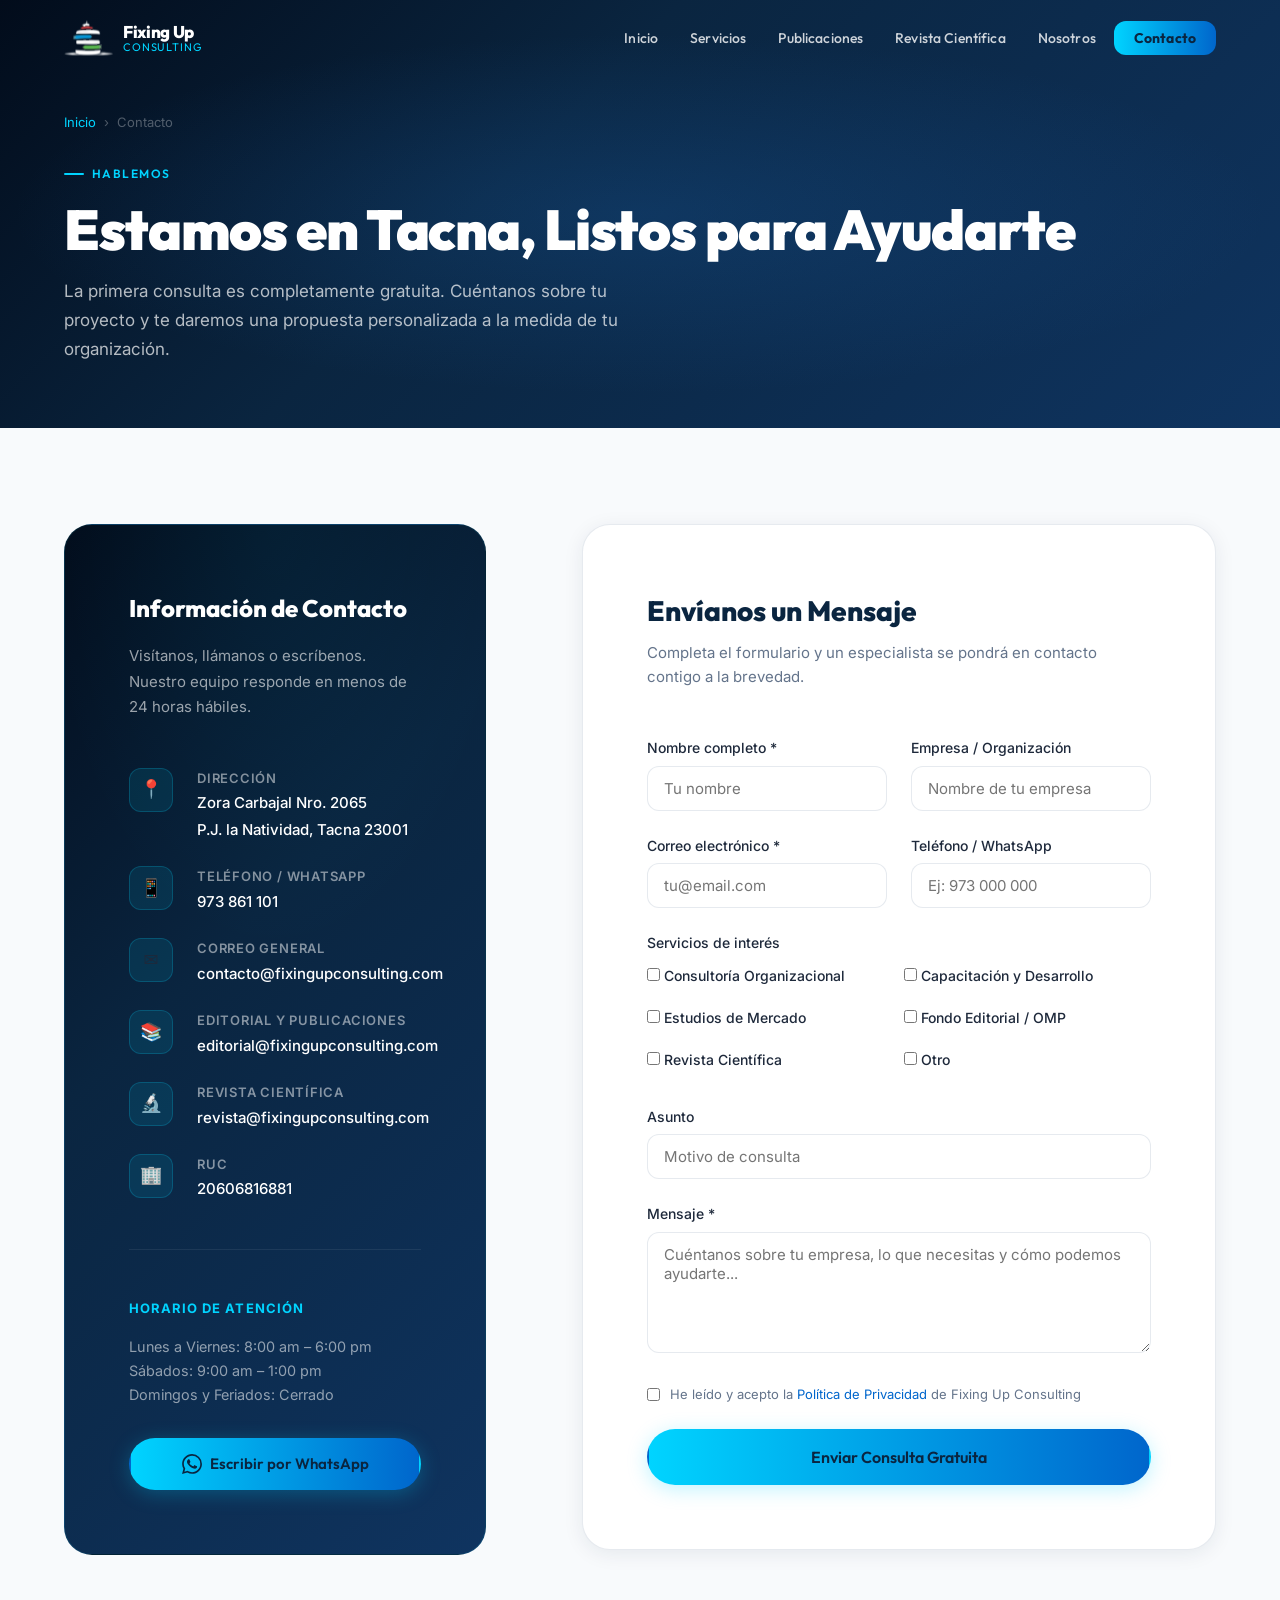
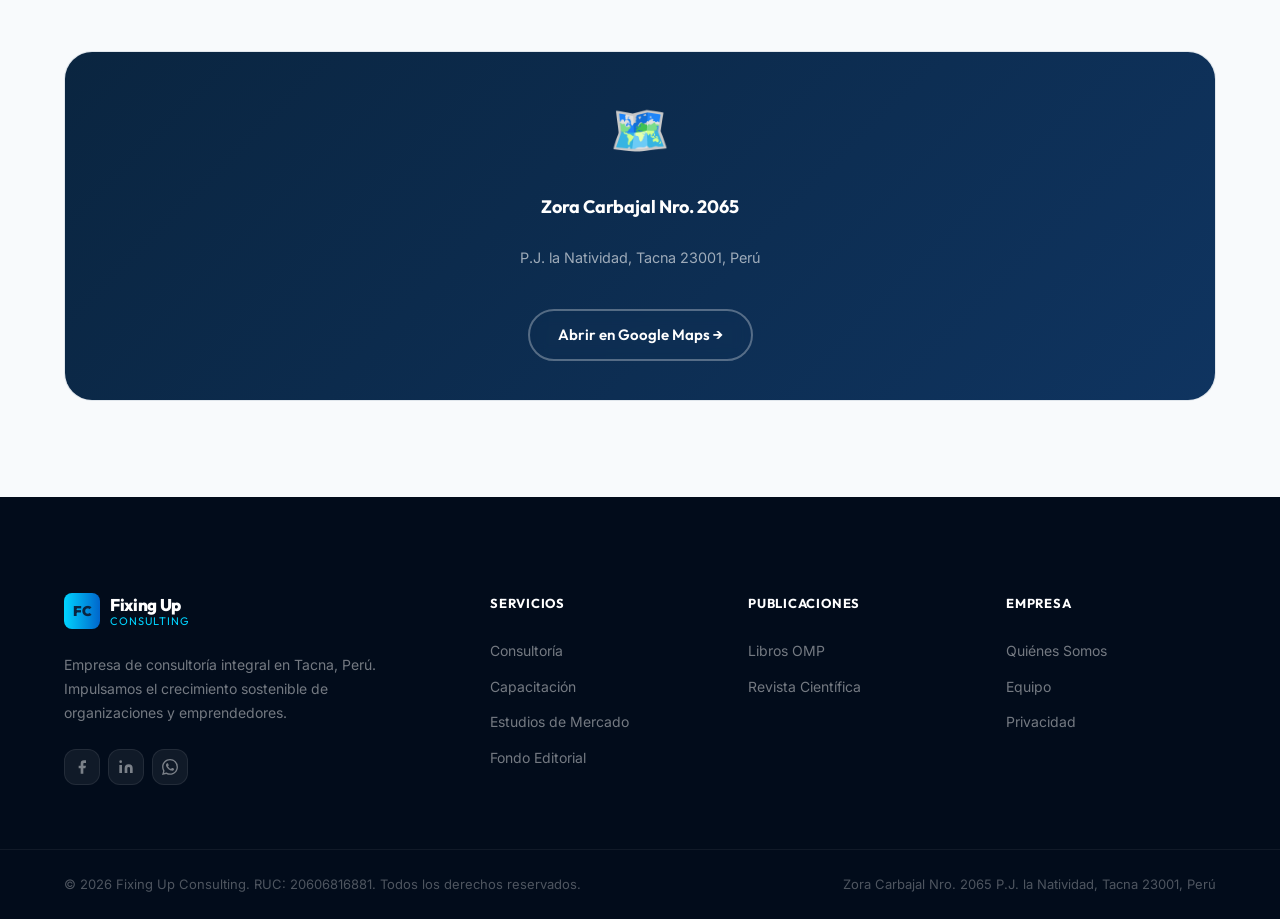
==== commit b786b0ee: "Actualizar logotipo de la marca: icono optimizado y nombre alineados en todas las paginas" ====
--- a/contacto.html
+++ b/contacto.html
@@ -22,9 +22,12 @@
     <div class="nav-container">
       <a href="index.html" class="nav-logo" aria-label="Fixing Up Consulting">
         <div class="logo-icon">
-          <svg width="36" height="36" viewBox="0 0 36 36" fill="none"><rect width="36" height="36" rx="8" fill="url(#lg5)"/><path d="M8 12h14M8 18h10M8 24h12" stroke="white" stroke-width="2.5" stroke-linecap="round"/><circle cx="26" cy="22" r="5" fill="none" stroke="#00D4FF" stroke-width="2"/><path d="M29.5 25.5L32 28" stroke="#00D4FF" stroke-width="2" stroke-linecap="round"/><defs><linearGradient id="lg5" x1="0" y1="0" x2="36" y2="36"><stop stop-color="#0a2540"/><stop offset="1" stop-color="#1a5fa8"/></linearGradient></defs></svg>
-        </div>
-        <div class="logo-text"><span class="logo-name">Fixing Up</span><span class="logo-sub">Consulting</span></div>
+          <img src="assets/img/logo-icon.png" alt="Fixing Up Consulting" class="logo-img-icon">
+        </div>
+        <div class="logo-text">
+          <span class="logo-name">Fixing Up</span>
+          <span class="logo-sub">Consulting</span>
+        </div>
       </a>
       <button class="nav-toggle" id="navToggle" aria-label="Menú" aria-expanded="false"><span></span><span></span><span></span></button>
       <ul class="nav-menu" id="navMenu">
--- a/css/styles.css
+++ b/css/styles.css
@@ -295,6 +295,18 @@
   flex-shrink: 0;
 }
 
+.logo-img {
+  height: 42px;
+  width: auto;
+  display: block;
+}
+
+.logo-img-icon {
+  height: 36px;
+  width: auto;
+  display: block;
+}
+
 .logo-icon {
   flex-shrink: 0;
 }
@@ -410,8 +422,71 @@
 .hero-content {
   position: relative;
   z-index: 2;
-  padding: 8rem 1.5rem 4rem;
-  max-width: 760px;
+  padding: 10rem 1.5rem 6rem;
+  width: 100%;
+}
+
+.hero-grid {
+  display: grid;
+  grid-template-columns: 1fr;
+  gap: var(--space-xl);
+  align-items: center;
+  margin-bottom: var(--space-2xl);
+}
+
+@media (min-width: 992px) {
+  .hero-grid {
+    grid-template-columns: 1.15fr 0.85fr;
+    gap: var(--space-2xl);
+  }
+}
+
+.hero-text-col {
+  display: flex;
+  flex-direction: column;
+  align-items: flex-start;
+}
+
+.hero-image-col {
+  display: flex;
+  justify-content: center;
+  align-items: center;
+  position: relative;
+}
+
+.hero-image-wrapper {
+  position: relative;
+  width: 100%;
+  max-width: 480px;
+  border-radius: var(--radius-lg);
+  overflow: hidden;
+  box-shadow: var(--shadow-xl), var(--shadow-glow);
+  border: 1px solid rgba(0, 212, 255, 0.15);
+  background: rgba(10, 37, 64, 0.4);
+  backdrop-filter: blur(10px);
+  -webkit-backdrop-filter: blur(10px);
+  transition: transform var(--t-slow);
+}
+
+.hero-image-wrapper:hover {
+  transform: translateY(-8px) scale(1.02);
+}
+
+.hero-img {
+  width: 100%;
+  height: auto;
+  display: block;
+  object-fit: cover;
+  border-radius: var(--radius-lg);
+}
+
+.hero-image-glow {
+  position: absolute;
+  inset: -10%;
+  background: radial-gradient(circle, rgba(0, 212, 255, 0.25) 0%, transparent 60%);
+  z-index: -1;
+  pointer-events: none;
+  filter: blur(24px);
 }
 
 .hero-badge {
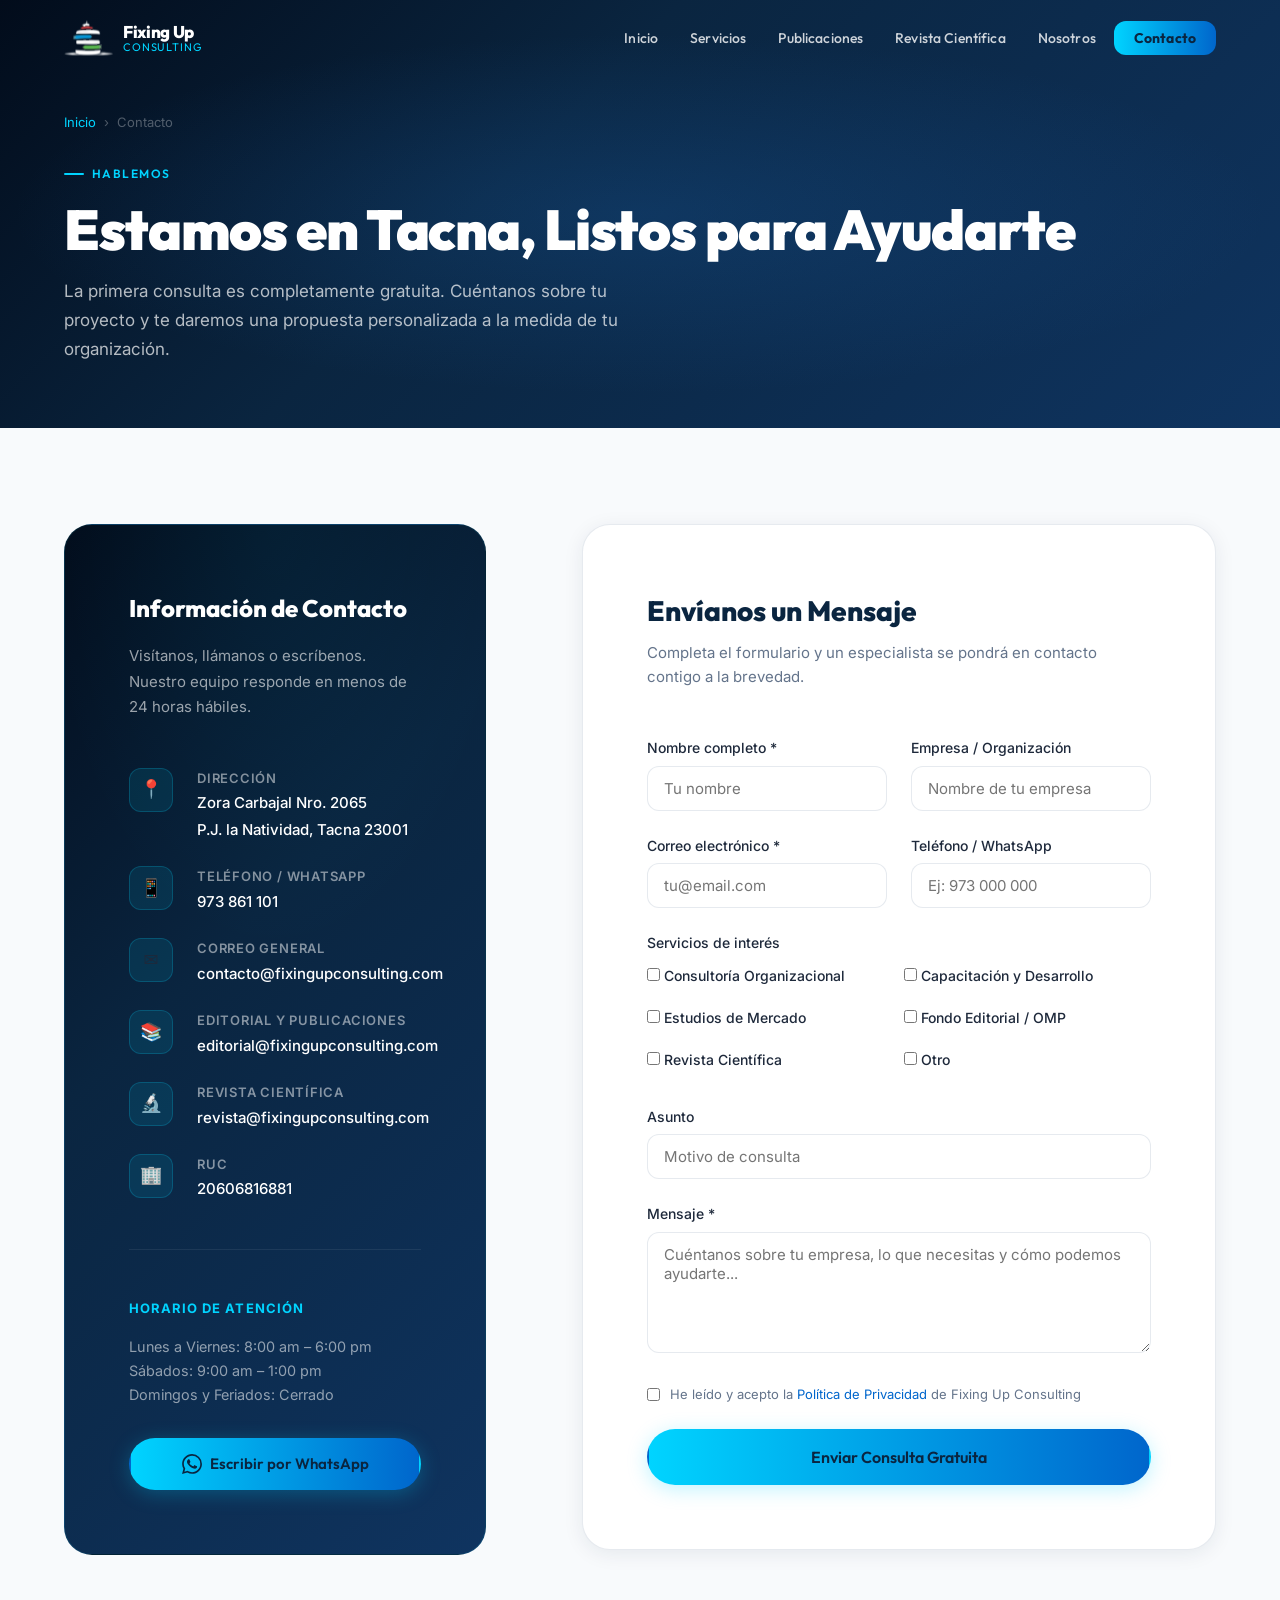
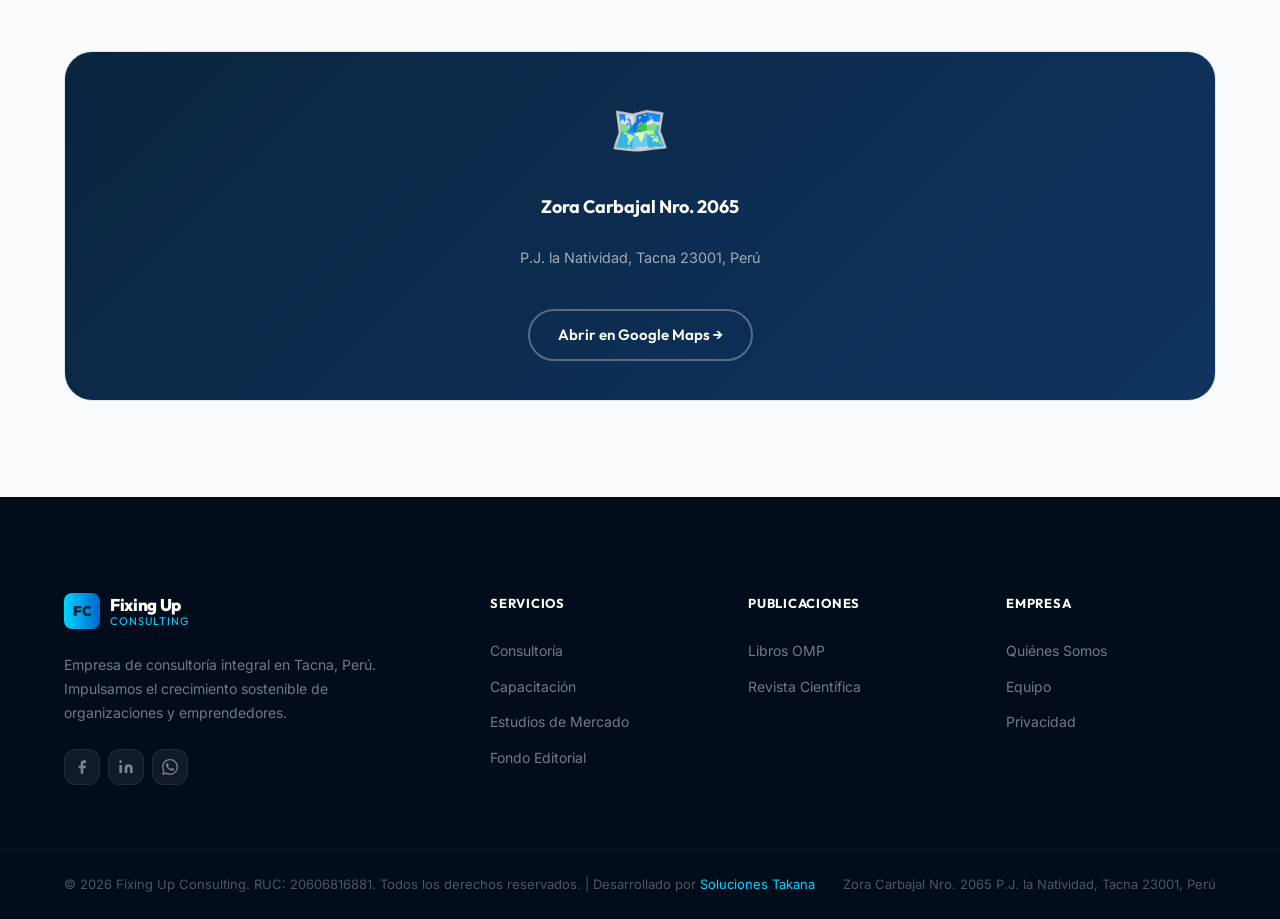
==== commit 81f58655: "Agregar creditos de desarrollo para Soluciones Takana en el pie de pagina de todas las secciones" ====
--- a/contacto.html
+++ b/contacto.html
@@ -13,6 +13,14 @@
   <link rel="preconnect" href="https://fonts.googleapis.com" />
   <link rel="preconnect" href="https://fonts.gstatic.com" crossorigin />
   <link href="https://fonts.googleapis.com/css2?family=Inter:wght@300;400;500;600;700;800;900&family=Outfit:wght@300;400;500;600;700;800;900&display=swap" rel="stylesheet" />
+  <!-- Favicon -->
+  <link rel="shortcut icon" href="favicon.ico" type="image/x-icon" />
+  <link rel="icon" type="image/png" sizes="16x16" href="favicon-16x16.png" />
+  <link rel="icon" type="image/png" sizes="32x32" href="favicon-32x32.png" />
+  <link rel="apple-touch-icon" sizes="180x180" href="apple-touch-icon.png" />
+  <link rel="manifest" href="site.webmanifest" />
+
+  <!-- Stylesheet -->
   <link rel="stylesheet" href="css/styles.css" />
   <link rel="stylesheet" href="css/inner-pages.css" />
 </head>
@@ -221,7 +229,7 @@
       </ul></div>
     </div></div></div>
     <div class="footer-bottom"><div class="container">
-      <p>© <span id="footerYear">2025</span> Fixing Up Consulting. RUC: 20606816881. Todos los derechos reservados.</p>
+      <p>© <span id="footerYear">2025</span> Fixing Up Consulting. RUC: 20606816881. Todos los derechos reservados. | Desarrollado por <a href="https://solucionestakana.space" target="_blank" rel="noopener">Soluciones Takana</a></p>
       <p>Zora Carbajal Nro. 2065 P.J. la Natividad, Tacna 23001, Perú</p>
     </div></div>
   </footer>
--- a/css/styles.css
+++ b/css/styles.css
@@ -1411,6 +1411,17 @@
 .footer-bottom p {
   font-size: 0.8125rem;
   color: rgba(255,255,255,0.3);
+}
+
+.footer-bottom p a {
+  color: var(--c-cyan);
+  text-decoration: none;
+  transition: color var(--t-normal);
+}
+
+.footer-bottom p a:hover {
+  color: var(--c-white);
+  text-decoration: underline;
 }
 
 /* ===== DATA-AOS ANIMATIONS ===== */
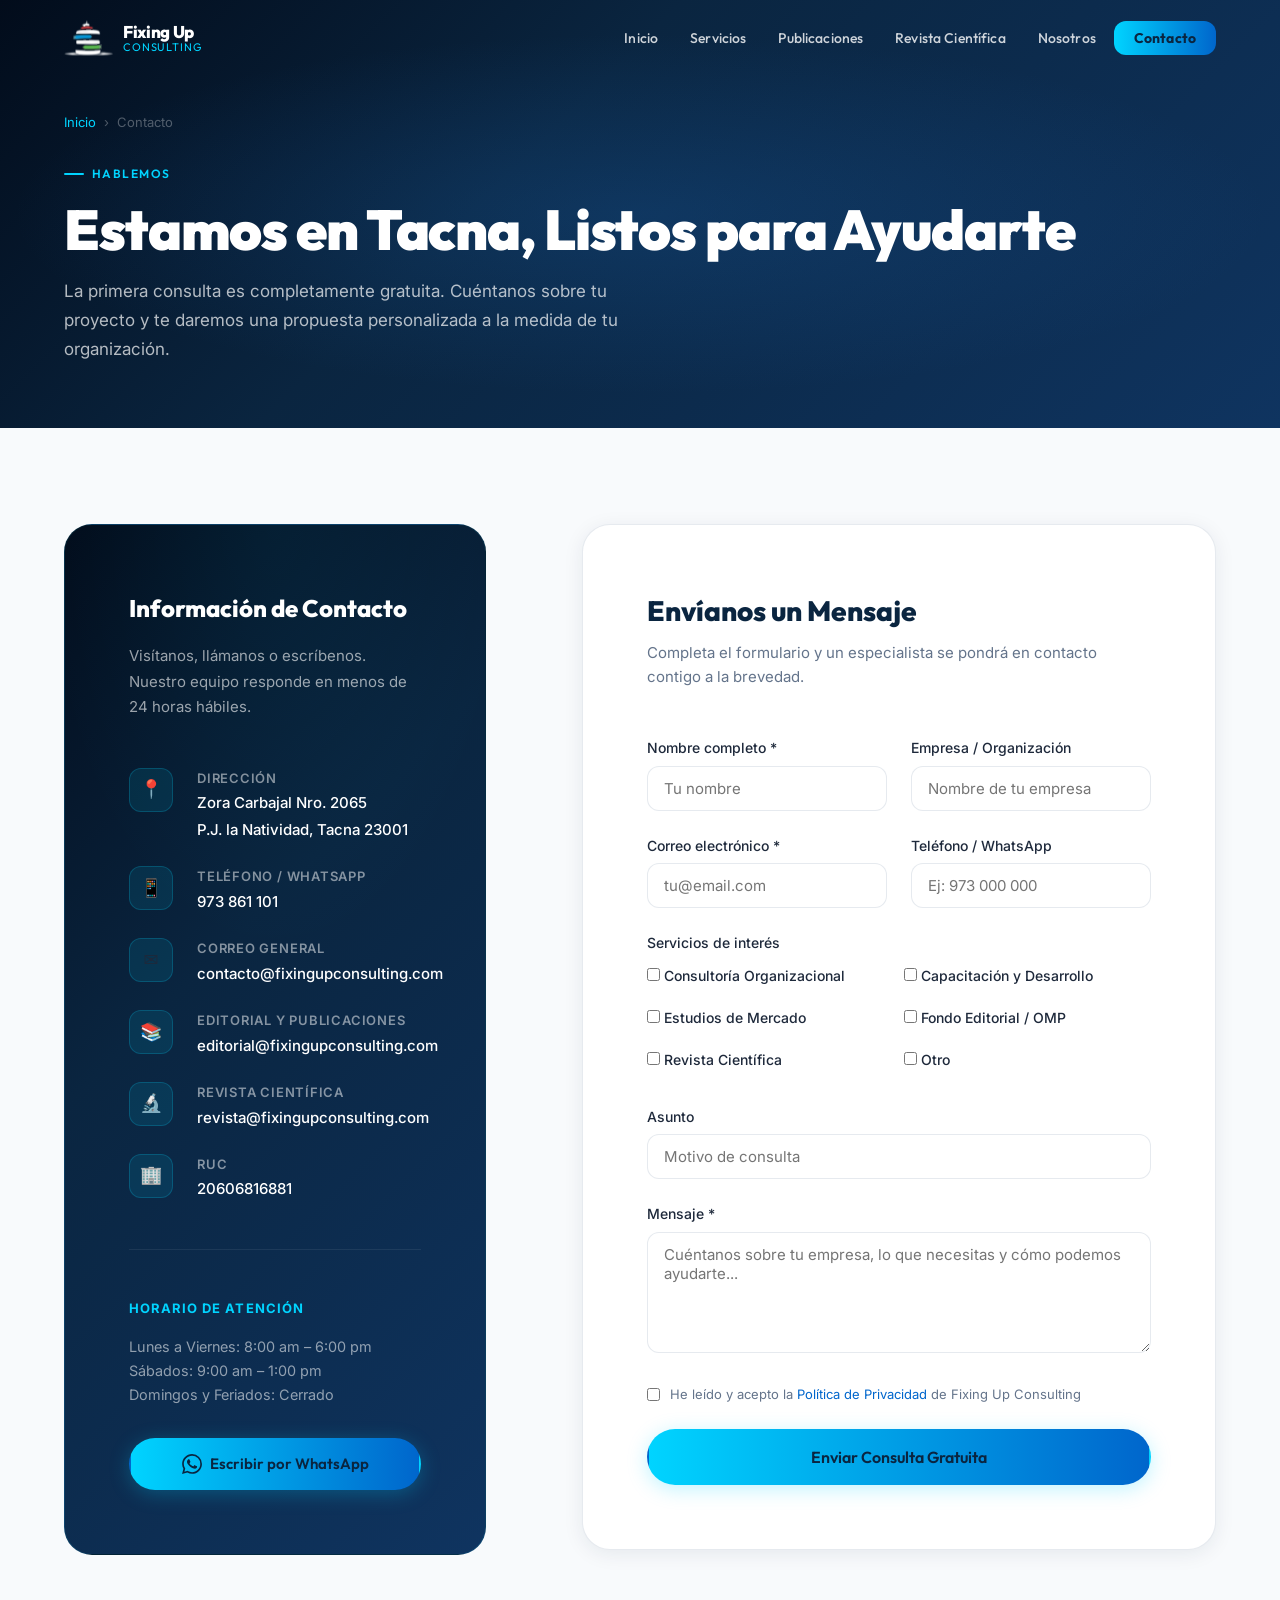
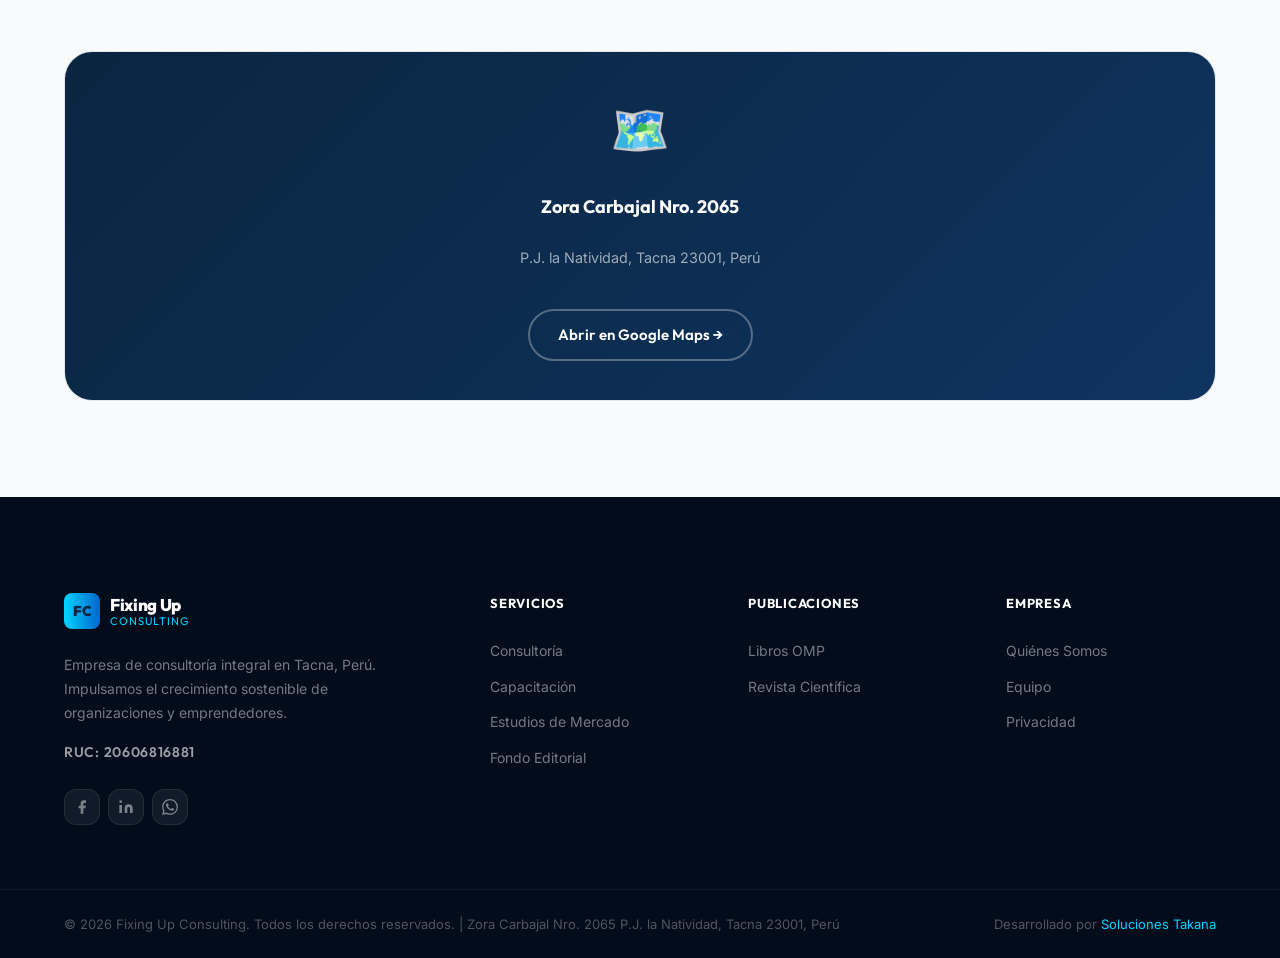
==== commit e3884589: "Reubicar RUC en bloque de marca y mover creditos de desarrollo al extremo derecho en footer-bottom" ====
--- a/contacto.html
+++ b/contacto.html
@@ -206,6 +206,7 @@
       <div class="footer-brand">
         <a href="index.html" class="footer-logo"><div class="logo-icon-sm">FC</div><div class="logo-text"><span class="logo-name">Fixing Up</span><span class="logo-sub">Consulting</span></div></a>
         <p>Empresa de consultoría integral en Tacna, Perú. Impulsamos el crecimiento sostenible de organizaciones y emprendedores.</p>
+        <p class="footer-ruc">RUC: 20606816881</p>
         <div class="footer-social" aria-label="Redes sociales">
           <a href="#" class="social-link" aria-label="Facebook"><svg viewBox="0 0 24 24" fill="currentColor"><path d="M18 2h-3a5 5 0 00-5 5v3H7v4h3v8h4v-8h3l1-4h-4V7a1 1 0 011-1h3z"/></svg></a>
           <a href="#" class="social-link" aria-label="LinkedIn"><svg viewBox="0 0 24 24" fill="currentColor"><path d="M16 8a6 6 0 016 6v7h-4v-7a2 2 0 00-2-2 2 2 0 00-2 2v7h-4v-7a6 6 0 016-6zM2 9h4v12H2z"/><circle cx="4" cy="4" r="2"/></svg></a>
@@ -229,8 +230,8 @@
       </ul></div>
     </div></div></div>
     <div class="footer-bottom"><div class="container">
-      <p>© <span id="footerYear">2025</span> Fixing Up Consulting. RUC: 20606816881. Todos los derechos reservados. | Desarrollado por <a href="https://solucionestakana.space" target="_blank" rel="noopener">Soluciones Takana</a></p>
-      <p>Zora Carbajal Nro. 2065 P.J. la Natividad, Tacna 23001, Perú</p>
+      <p>© <span id="footerYear">2025</span> Fixing Up Consulting. Todos los derechos reservados. | Zora Carbajal Nro. 2065 P.J. la Natividad, Tacna 23001, Perú</p>
+      <p>Desarrollado por <a href="https://solucionestakana.space" target="_blank" rel="noopener">Soluciones Takana</a></p>
     </div></div>
   </footer>
 
--- a/css/styles.css
+++ b/css/styles.css
@@ -1338,6 +1338,16 @@
   color: rgba(255,255,255,0.45);
   line-height: 1.7;
   margin-bottom: var(--space-md);
+}
+
+.footer-ruc {
+  margin-top: -0.5rem;
+  margin-bottom: var(--space-md);
+  font-family: var(--font-display);
+  font-size: 0.8125rem;
+  font-weight: 600;
+  letter-spacing: 0.05em;
+  color: rgba(255,255,255,0.6) !important;
 }
 
 .footer-social {
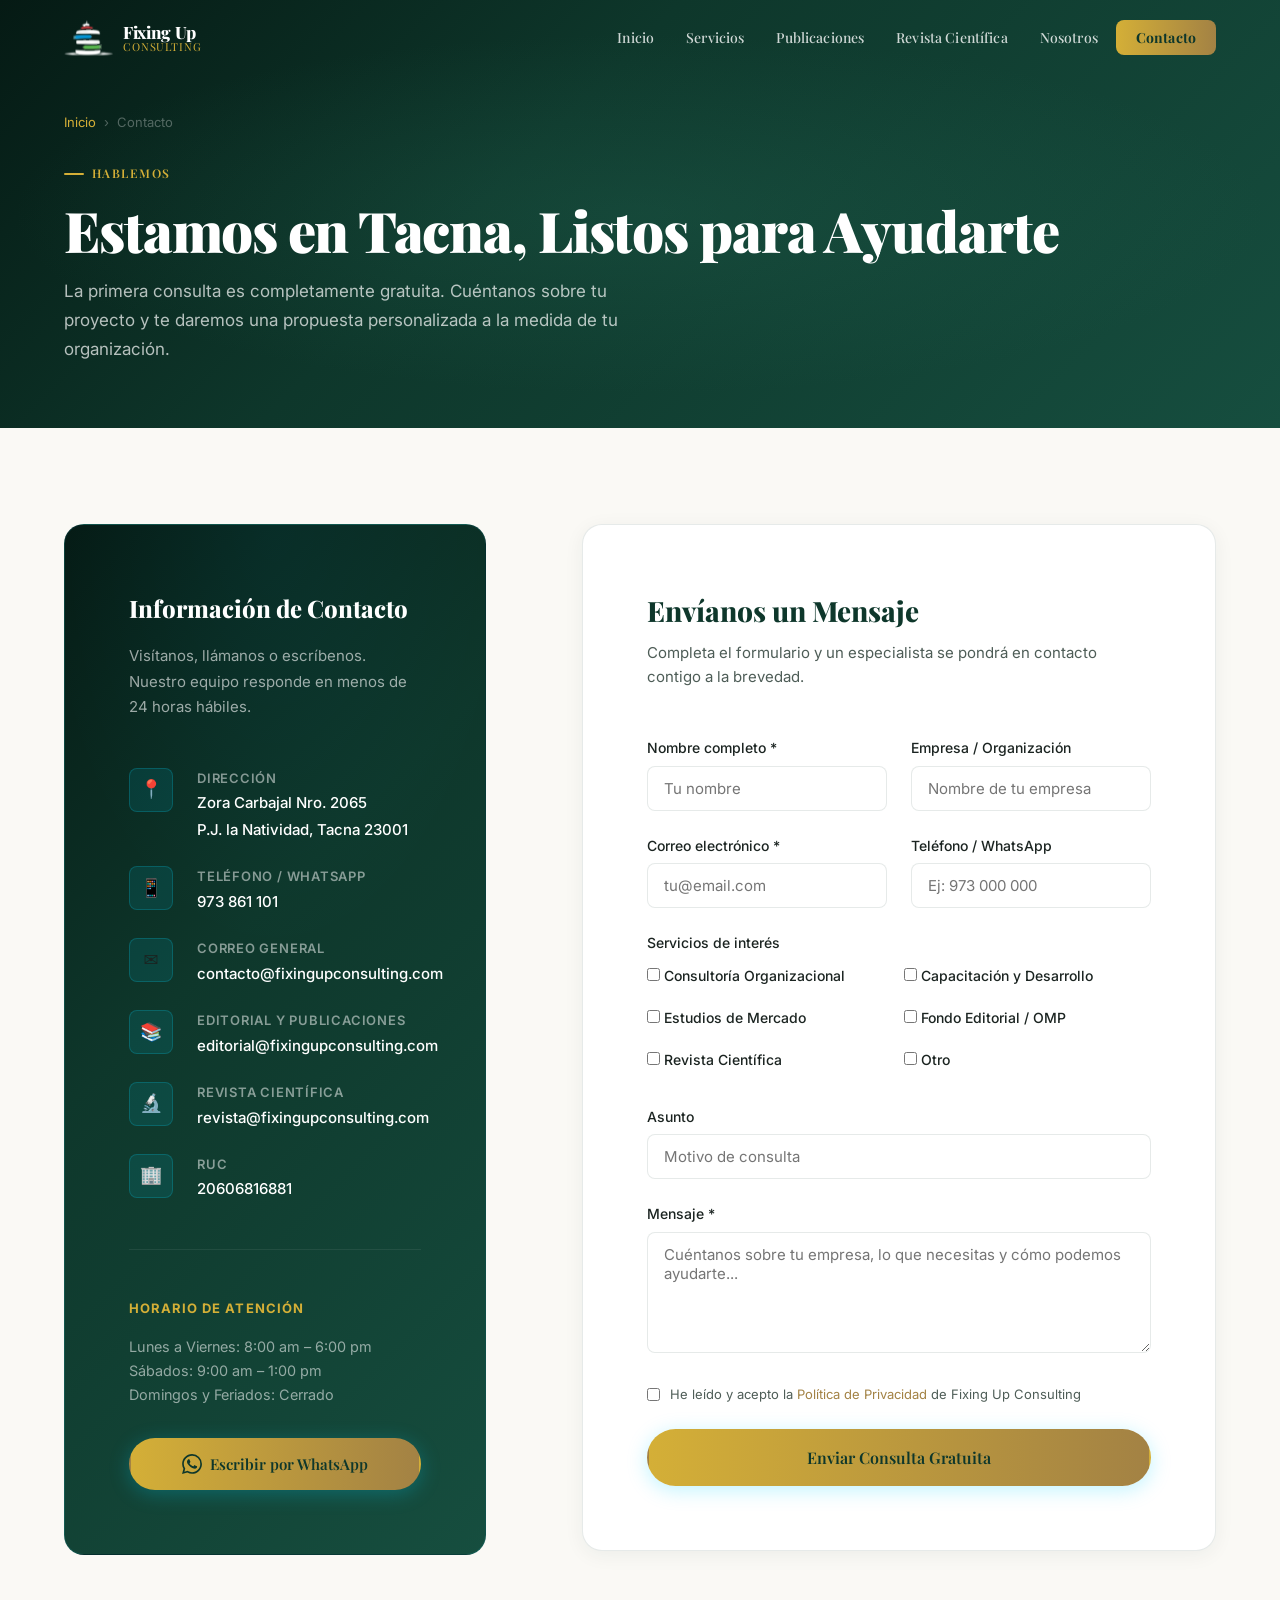
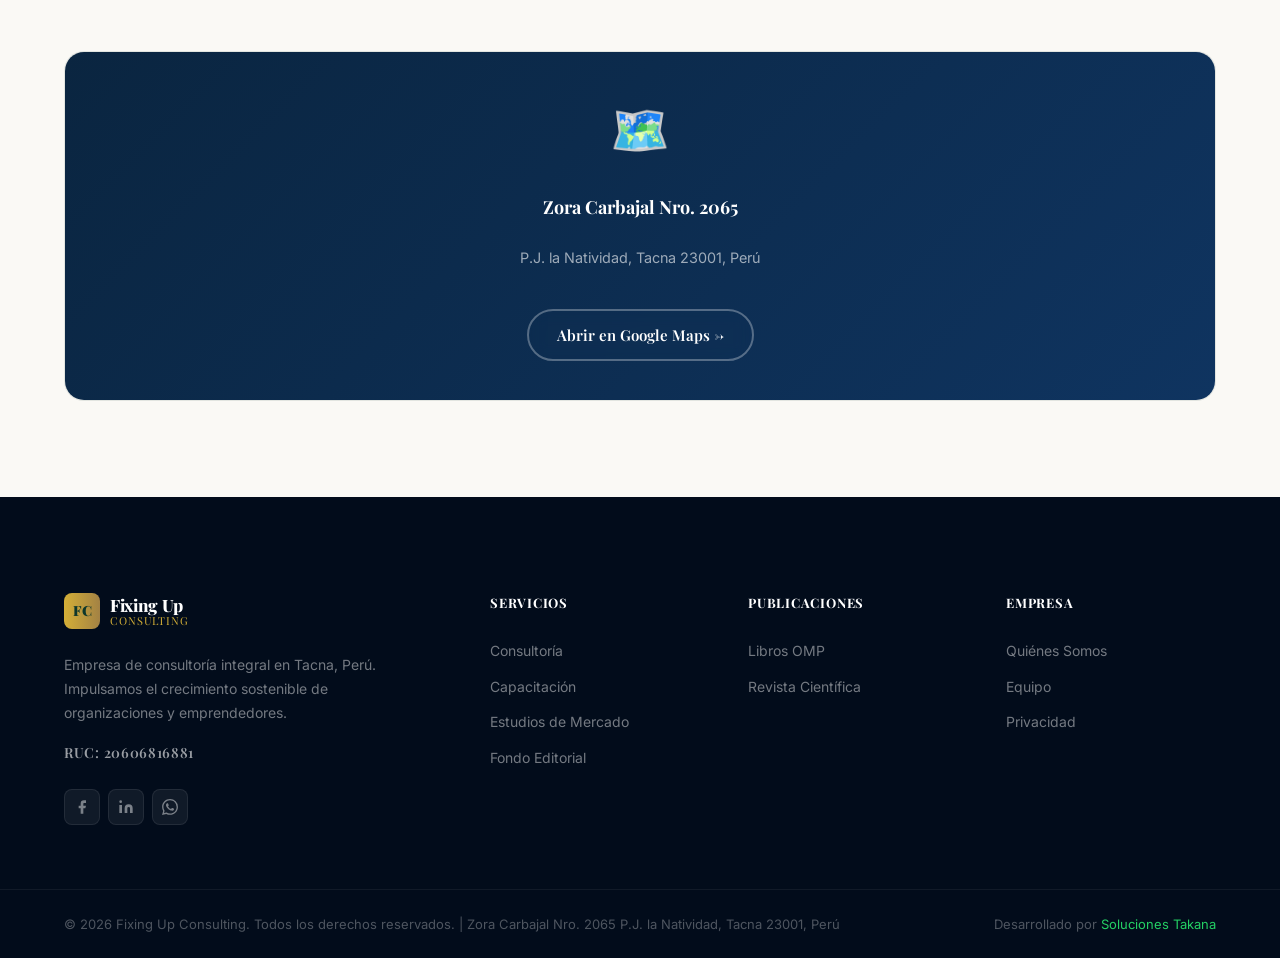
==== commit 60b758e1: "design: refresh aesthetic to elegant forest green and gold theme, remove particle animation" ====
--- a/contacto.html
+++ b/contacto.html
@@ -12,7 +12,7 @@
   <meta property="og:type" content="website" />
   <link rel="preconnect" href="https://fonts.googleapis.com" />
   <link rel="preconnect" href="https://fonts.gstatic.com" crossorigin />
-  <link href="https://fonts.googleapis.com/css2?family=Inter:wght@300;400;500;600;700;800;900&family=Outfit:wght@300;400;500;600;700;800;900&display=swap" rel="stylesheet" />
+  <link href="https://fonts.googleapis.com/css2?family=Inter:wght@300;400;500;600;700;800;900&family=Outfit:wght@300;400;500;600;700;800;900&family=Playfair+Display:ital,wght@0,400..900;1,400..900&display=swap" rel="stylesheet" />
   <!-- Favicon -->
   <link rel="shortcut icon" href="favicon.ico" type="image/x-icon" />
   <link rel="icon" type="image/png" sizes="16x16" href="favicon-16x16.png" />
--- a/css/styles.css
+++ b/css/styles.css
@@ -7,38 +7,38 @@
 /* ===== CSS CUSTOM PROPERTIES ===== */
 :root {
   /* Brand Colors */
-  --c-navy: #0a2540;
-  --c-navy-light: #0f3460;
-  --c-navy-mid: #1a5fa8;
-  --c-blue: #0066cc;
-  --c-cyan: #00d4ff;
-  --c-cyan-glow: rgba(0, 212, 255, 0.15);
-  --c-purple: #7c3aed;
-  --c-amber: #f59e0b;
-  --c-emerald: #10b981;
+  --c-navy: #0e372b;
+  --c-navy-light: #164e3f;
+  --c-navy-mid: #256b57;
+  --c-blue: #a38244;
+  --c-cyan: #d4af37;
+  --c-cyan-glow: rgba(212, 175, 55, 0.15);
+  --c-purple: #8b6b32;
+  --c-amber: #d4af37;
+  --c-emerald: #137a5b;
 
   /* Neutrals */
   --c-white: #ffffff;
   --c-white-soft: rgba(255,255,255,0.9);
-  --c-text: #1e293b;
-  --c-text-muted: #64748b;
-  --c-text-light: #94a3b8;
-  --c-bg: #f8fafc;
+  --c-text: #1b2421;
+  --c-text-muted: #4e5d57;
+  --c-text-light: #7c8e87;
+  --c-bg: #faf9f5;
   --c-bg-card: #ffffff;
-  --c-border: rgba(15, 52, 96, 0.1);
+  --c-border: rgba(14, 55, 43, 0.1);
 
   /* Gradients */
   --g-brand: linear-gradient(135deg, var(--c-navy) 0%, var(--c-navy-mid) 100%);
-  --g-hero: linear-gradient(135deg, #020c1b 0%, #0a2540 40%, #0f3460 100%);
+  --g-hero: linear-gradient(135deg, #051a14 0%, #0e372b 40%, #164e3f 100%);
   --g-accent: linear-gradient(90deg, var(--c-cyan) 0%, var(--c-blue) 100%);
-  --g-card: linear-gradient(145deg, rgba(255,255,255,0.9) 0%, rgba(255,255,255,0.6) 100%);
+  --g-card: linear-gradient(145deg, rgba(255,255,255,0.95) 0%, rgba(255,255,255,0.85) 100%);
 
   /* Shadows */
-  --shadow-sm: 0 1px 3px rgba(0,0,0,0.06), 0 1px 2px rgba(0,0,0,0.04);
-  --shadow-md: 0 4px 20px rgba(10, 37, 64, 0.08);
-  --shadow-lg: 0 10px 40px rgba(10, 37, 64, 0.12);
-  --shadow-xl: 0 20px 60px rgba(10, 37, 64, 0.16);
-  --shadow-glow: 0 0 40px rgba(0, 212, 255, 0.12);
+  --shadow-sm: 0 1px 3px rgba(14, 55, 43, 0.04), 0 1px 2px rgba(14, 55, 43, 0.02);
+  --shadow-md: 0 4px 20px rgba(14, 55, 43, 0.06);
+  --shadow-lg: 0 10px 40px rgba(14, 55, 43, 0.08);
+  --shadow-xl: 0 20px 60px rgba(14, 55, 43, 0.12);
+  --shadow-glow: 0 0 40px rgba(212, 175, 55, 0.12);
 
   /* Spacing */
   --space-xs: 0.5rem;
@@ -50,10 +50,10 @@
   --space-3xl: 6rem;
 
   /* Border Radius */
-  --radius-sm: 6px;
-  --radius-md: 12px;
-  --radius-lg: 20px;
-  --radius-xl: 28px;
+  --radius-sm: 4px;
+  --radius-md: 8px;
+  --radius-lg: 12px;
+  --radius-xl: 20px;
   --radius-pill: 100px;
 
   /* Transitions */
@@ -63,7 +63,7 @@
 
   /* Typography */
   --font-body: 'Inter', system-ui, sans-serif;
-  --font-display: 'Outfit', 'Inter', system-ui, sans-serif;
+  --font-display: 'Playfair Display', 'Outfit', Georgia, serif;
 }
 
 /* ===== RESET & BASE ===== */
@@ -410,13 +410,20 @@
 .hero-gradient {
   position: absolute;
   inset: 0;
-  background: radial-gradient(ellipse 80% 60% at 60% 40%, rgba(26, 95, 168, 0.3) 0%, transparent 70%),
-              radial-gradient(ellipse 50% 40% at 20% 80%, rgba(0, 212, 255, 0.08) 0%, transparent 60%);
+  background: radial-gradient(ellipse 80% 60% at 60% 40%, rgba(37, 107, 87, 0.4) 0%, transparent 70%),
+              radial-gradient(ellipse 50% 40% at 20% 80%, rgba(212, 175, 55, 0.12) 0%, transparent 60%);
 }
 
 .hero-particles {
   position: absolute;
   inset: 0;
+  background-image: linear-gradient(rgba(255, 255, 255, 0.03) 1px, transparent 1px),
+                    linear-gradient(90deg, rgba(255, 255, 255, 0.03) 1px, transparent 1px);
+  background-size: 45px 45px;
+  background-position: center;
+  mask-image: radial-gradient(circle at center, black 30%, transparent 80%);
+  -webkit-mask-image: radial-gradient(circle at center, black 30%, transparent 80%);
+  opacity: 0.7;
 }
 
 .hero-content {
@@ -1424,7 +1431,7 @@
 }
 
 .footer-bottom p a {
-  color: var(--c-cyan);
+  color: #24d064;
   text-decoration: none;
   transition: color var(--t-normal);
 }
--- a/css/inner-pages.css
+++ b/css/inner-pages.css
@@ -14,7 +14,7 @@
   content: '';
   position: absolute;
   inset: 0;
-  background: radial-gradient(ellipse 70% 60% at 50% 50%, rgba(26, 95, 168, 0.28) 0%, transparent 70%);
+  background: radial-gradient(ellipse 70% 60% at 50% 50%, rgba(37, 107, 87, 0.28) 0%, transparent 70%);
 }
 
 .inner-hero .container { position: relative; z-index: 2; }
